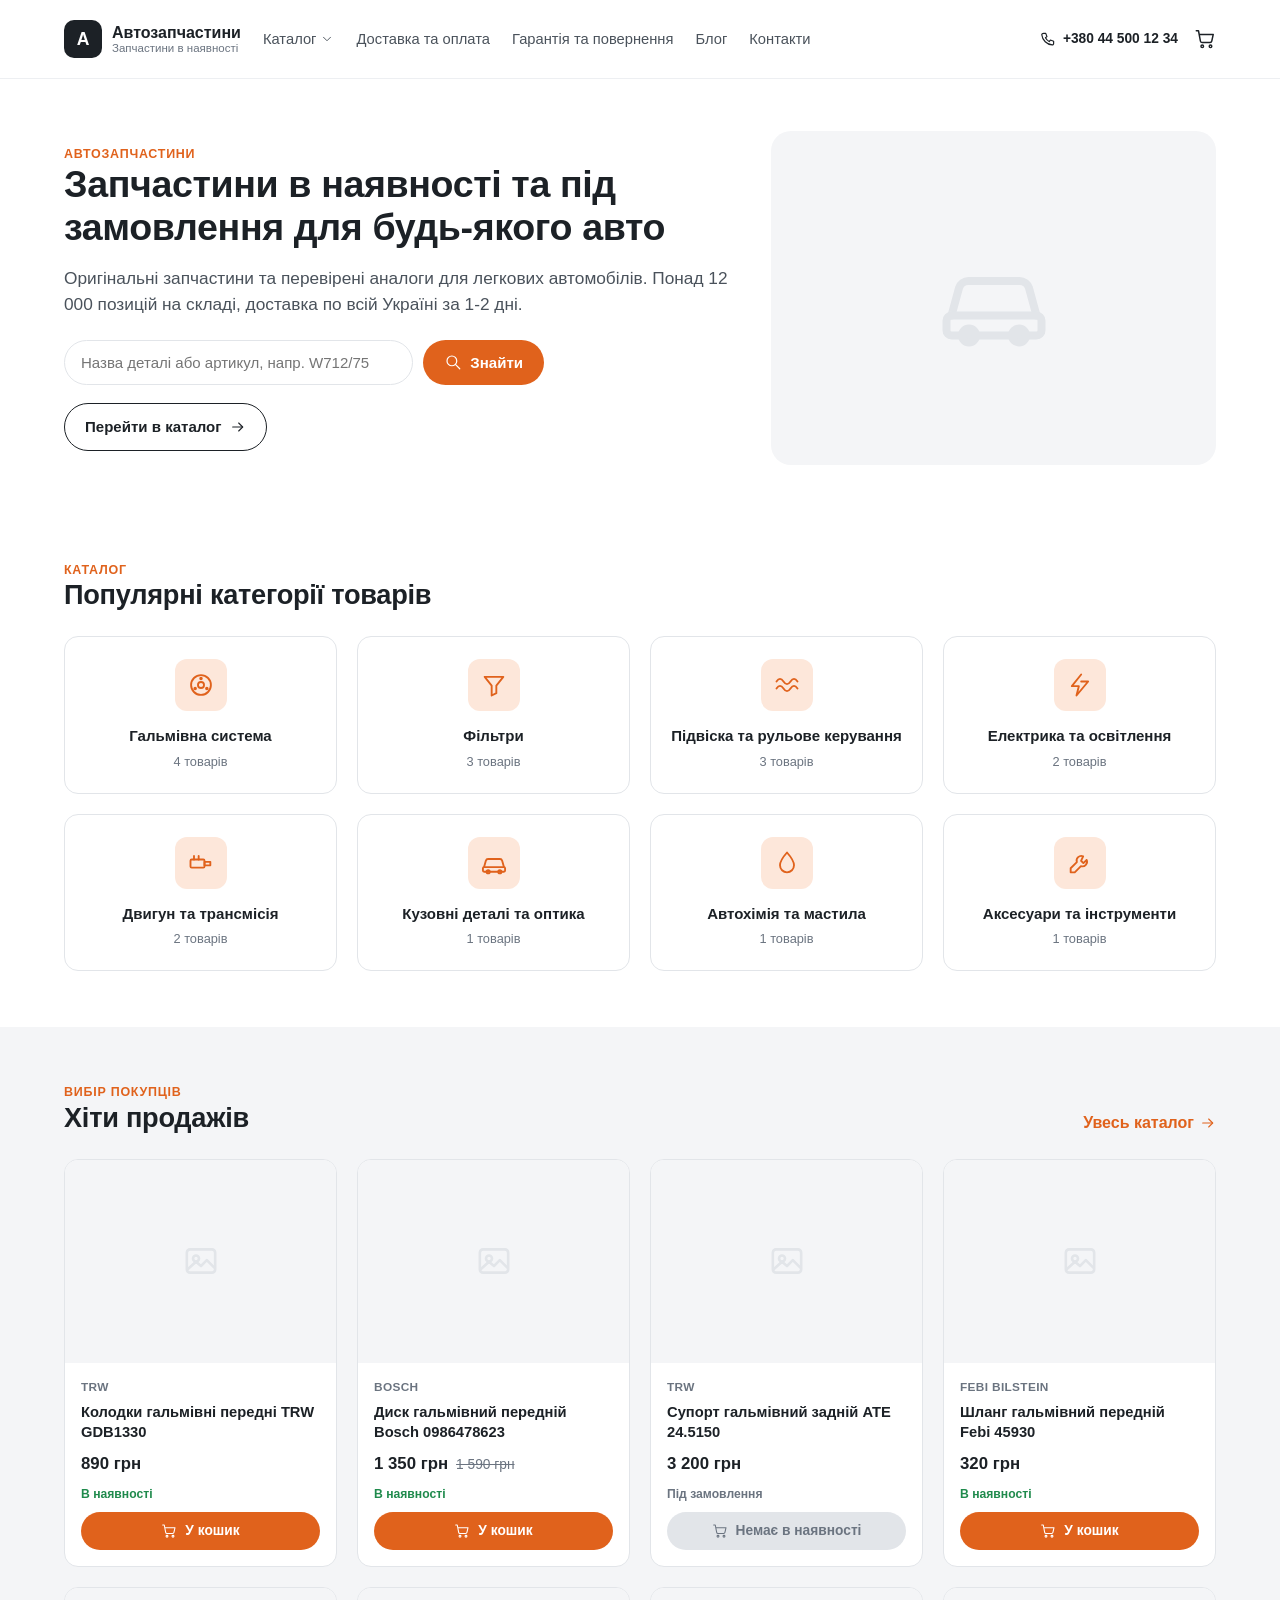
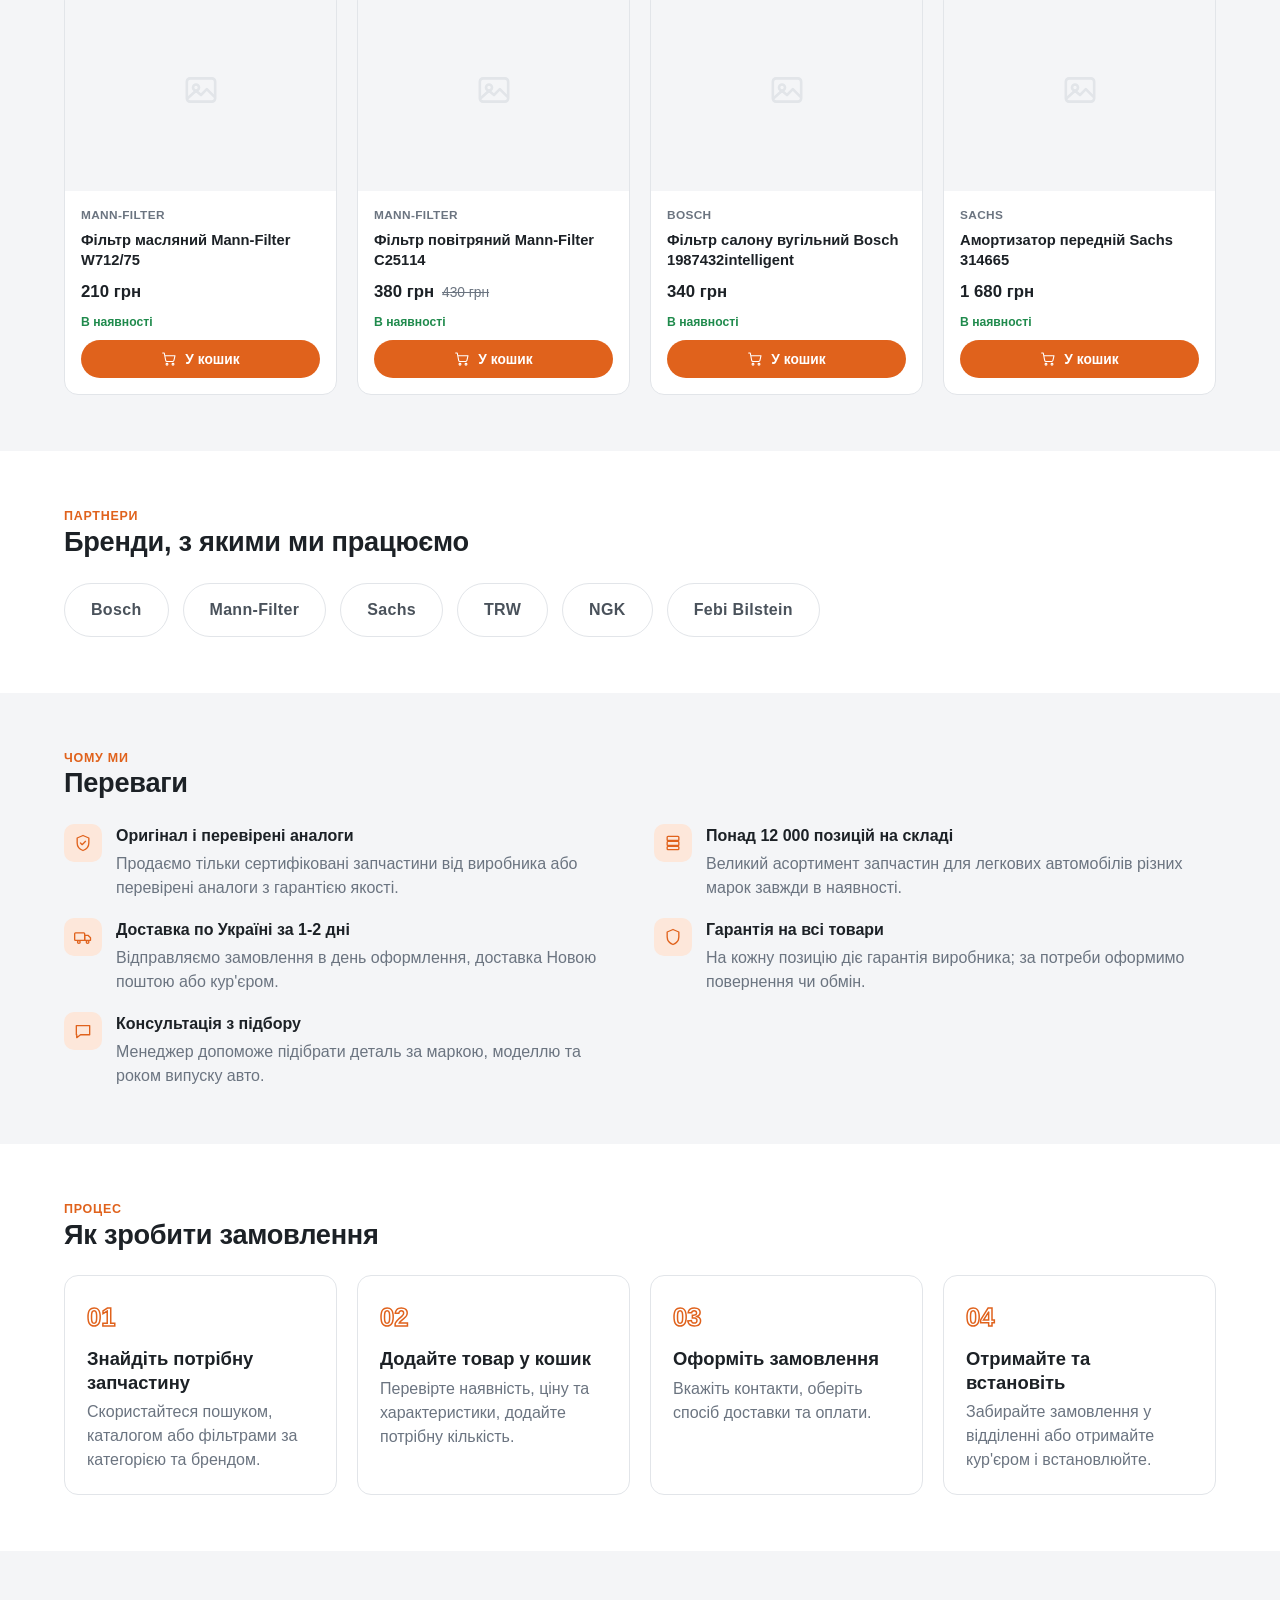
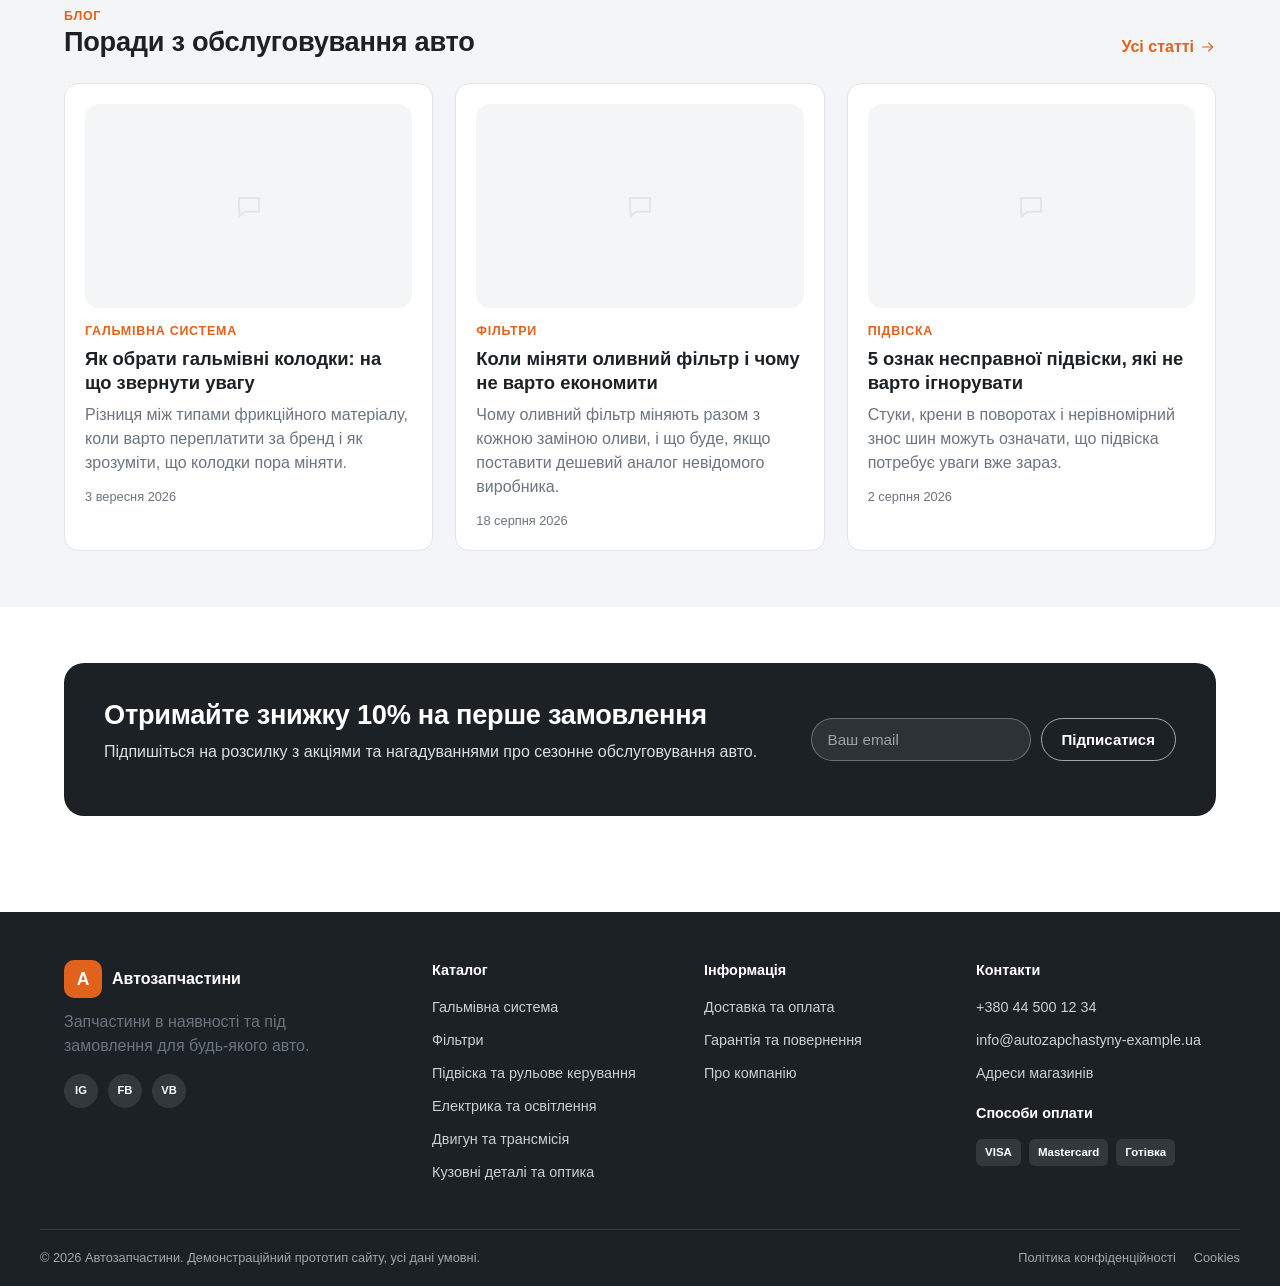
==== index.html @ dd3bf220 "Автозапчастини — інтерактивний прототип інтернет-магазину" ====
<!DOCTYPE html>
<html lang="uk">
<head>
<meta charset="UTF-8">
<meta name="viewport" content="width=device-width, initial-scale=1.0">
<title>Автозапчастини — Запчастини в наявності та під замовлення для будь-якого авто</title>
<meta name="description" content="Запчастини в наявності та під замовлення для будь-якого авто">
<link rel="stylesheet" href="assets/css/style.css">
</head>
<body>
<header class="site-header">
  <div class="container header-row">
    <button type="button" class="mobile-menu-toggle" id="mobile-menu-toggle" aria-label="Меню"><svg width="22" height="22" viewBox="0 0 24 24" fill="none" stroke="currentColor" stroke-width="1.6" stroke-linecap="round" stroke-linejoin="round"><line x1="4" y1="7" x2="20" y2="7"/><line x1="4" y1="12" x2="20" y2="12"/><line x1="4" y1="17" x2="20" y2="17"/></svg></button>
    <a class="brand" href="index.html">
      <span class="brand-mark">А</span>
      <span class="brand-text">
        <span class="brand-name">Автозапчастини</span>
        <span class="brand-desc">Запчастини в наявності</span>
      </span>
    </a>
    <nav class="main-nav" aria-label="Основна навігація">
      <div class="nav-item has-mega">
        <a href="catalog.html" class="">Каталог <svg width="14" height="14" viewBox="0 0 24 24" fill="none" stroke="currentColor" stroke-width="1.6" stroke-linecap="round" stroke-linejoin="round" class="nav-caret"><polyline points="6,9 12,15 18,9"/></svg></a>
        <div class="mega-menu"><a href="catalog.html?category=brakes">Гальмівна система</a><a href="catalog.html?category=filters">Фільтри</a><a href="catalog.html?category=suspension">Підвіска та рульове керування</a><a href="catalog.html?category=electric">Електрика та освітлення</a><a href="catalog.html?category=engine">Двигун та трансмісія</a><a href="catalog.html?category=body">Кузовні деталі та оптика</a><a href="catalog.html?category=chemistry">Автохімія та мастила</a><a href="catalog.html?category=accessories">Аксесуари та інструменти</a></div>
      </div>
      <a href="delivery.html" class="">Доставка та оплата</a><a href="warranty.html" class="">Гарантія та повернення</a><a href="blog.html" class="">Блог</a><a href="contacts.html" class="">Контакти</a>
    </nav>
    <div class="header-actions">
      <a class="header-phone" href="tel:+380445001234"><svg width="18" height="18" viewBox="0 0 24 24" fill="none" stroke="currentColor" stroke-width="1.6" stroke-linecap="round" stroke-linejoin="round"><path d="M6 4.5h3l1.6 4.3-2 1.6a12 12 0 0 0 5 5l1.6-2 4.3 1.6v3c0 1-.9 1.9-1.9 1.8C10.6 19.6 4.4 13.4 3.7 6.4 3.6 5.4 5 4.5 6 4.5z"/></svg><span>+380 44 500 12 34</span></a>
      <a class="header-cart" href="cart.html" aria-label="Кошик">
        <svg width="22" height="22" viewBox="0 0 24 24" fill="none" stroke="currentColor" stroke-width="1.6" stroke-linecap="round" stroke-linejoin="round"><circle cx="9" cy="20" r="1.4"/><circle cx="18" cy="20" r="1.4"/><path d="M2.5 3h2.4l2.1 11.2a2 2 0 0 0 2 1.6h8.4a2 2 0 0 0 2-1.6L21 7H6"/></svg><span class="cart-badge" id="cart-badge" hidden>0</span>
      </a>
    </div>
  </div>
  <div class="mobile-nav" id="mobile-nav">
    <a href="catalog.html">Каталог</a>
    <a href="delivery.html" class="">Доставка та оплата</a><a href="warranty.html" class="">Гарантія та повернення</a><a href="blog.html" class="">Блог</a><a href="contacts.html" class="">Контакти</a>
    <a href="tel:+380445001234" class="mobile-nav-phone"><svg width="18" height="18" viewBox="0 0 24 24" fill="none" stroke="currentColor" stroke-width="1.6" stroke-linecap="round" stroke-linejoin="round"><path d="M6 4.5h3l1.6 4.3-2 1.6a12 12 0 0 0 5 5l1.6-2 4.3 1.6v3c0 1-.9 1.9-1.9 1.8C10.6 19.6 4.4 13.4 3.7 6.4 3.6 5.4 5 4.5 6 4.5z"/></svg> +380 44 500 12 34</a>
  </div>
</header>
<main id="main">

<section class="hero container">
  <div class="hero-split">
    <div>
      <div class="eyebrow">Автозапчастини</div>
      <h1 class="h1">Запчастини в наявності та під замовлення для будь-якого авто</h1>
      <p class="lede" style="margin-top:16px">Оригінальні запчастини та перевірені аналоги для
        легкових автомобілів. Понад 12 000 позицій на складі, доставка по всій Україні за 1-2 дні.</p>
      <form class="hero-search" id="hero-search-form" role="search">
        <input type="search" id="hero-search-input" placeholder="Назва деталі або артикул, напр. W712/75" aria-label="Пошук запчастини">
        <button type="submit" class="btn btn-primary"><svg width="18" height="18" viewBox="0 0 24 24" fill="none" stroke="currentColor" stroke-width="1.6" stroke-linecap="round" stroke-linejoin="round"><circle cx="10.5" cy="10.5" r="6.5"/><line x1="15.5" y1="15.5" x2="21" y2="21"/></svg> Знайти</button>
      </form>
      <div class="hero-cta-row" style="margin-top:18px">
        <a class="btn btn-outline" href="catalog.html">Перейти в каталог <svg width="16" height="16" viewBox="0 0 24 24" fill="none" stroke="currentColor" stroke-width="1.6" stroke-linecap="round" stroke-linejoin="round"><line x1="4" y1="12" x2="19" y2="12"/><polyline points="13,6 19,12 13,18"/></svg></a>
      </div>
    </div>
    <div class="hero-figure"><svg width="120" height="120" viewBox="0 0 24 24" fill="none" stroke="currentColor" stroke-width="1.6" stroke-linecap="round" stroke-linejoin="round"><path d="M3.5 15.5l1.5-5.5a2 2 0 0 1 1.9-1.4h10.2a2 2 0 0 1 1.9 1.4l1.5 5.5"/><rect x="2.5" y="15.5" width="19" height="4" rx="1"/><circle cx="7" cy="19.5" r="1.4"/><circle cx="17" cy="19.5" r="1.4"/></svg></div>
  </div>
</section>

<section class="section">
  <div class="container">
    <div class="head-row"><div><div class="eyebrow">Каталог</div><h2 class="h2">Популярні категорії товарів</h2></div></div>
    <div class="grid-4 cat-grid"><a class="cat-card" href="catalog.html?category=brakes">
  <div class="cat-icon"><svg width="28" height="28" viewBox="0 0 24 24" fill="none" stroke="currentColor" stroke-width="1.6" stroke-linecap="round" stroke-linejoin="round"><circle cx="12" cy="12" r="8.5"/><circle cx="12" cy="12" r="2.6"/><circle cx="12" cy="6.5" r="0.7" fill="currentColor"/><circle cx="17" cy="15" r="0.7" fill="currentColor"/><circle cx="7" cy="15" r="0.7" fill="currentColor"/></svg></div>
  <div class="cat-name">Гальмівна система</div>
  <div class="cat-count">4 товарів</div>
</a><a class="cat-card" href="catalog.html?category=filters">
  <div class="cat-icon"><svg width="28" height="28" viewBox="0 0 24 24" fill="none" stroke="currentColor" stroke-width="1.6" stroke-linecap="round" stroke-linejoin="round"><path d="M4 5h16l-6 7.5V19l-4 2v-8.5z"/></svg></div>
  <div class="cat-name">Фільтри</div>
  <div class="cat-count">3 товарів</div>
</a><a class="cat-card" href="catalog.html?category=suspension">
  <div class="cat-icon"><svg width="28" height="28" viewBox="0 0 24 24" fill="none" stroke="currentColor" stroke-width="1.6" stroke-linecap="round" stroke-linejoin="round"><path d="M3 15c2-3 4-3 6 0s4 3 6 0 4-3 6 0"/><path d="M3 9c2-3 4-3 6 0s4 3 6 0 4-3 6 0"/></svg></div>
  <div class="cat-name">Підвіска та рульове керування</div>
  <div class="cat-count">3 товарів</div>
</a><a class="cat-card" href="catalog.html?category=electric">
  <div class="cat-icon"><svg width="28" height="28" viewBox="0 0 24 24" fill="none" stroke="currentColor" stroke-width="1.6" stroke-linecap="round" stroke-linejoin="round"><polyline points="13,3 5,13 11,13 9,21 19,9 13,9"/></svg></div>
  <div class="cat-name">Електрика та освітлення</div>
  <div class="cat-count">2 товарів</div>
</a><a class="cat-card" href="catalog.html?category=engine">
  <div class="cat-icon"><svg width="28" height="28" viewBox="0 0 24 24" fill="none" stroke="currentColor" stroke-width="1.6" stroke-linecap="round" stroke-linejoin="round"><rect x="3" y="9" width="12" height="7" rx="1"/><rect x="15" y="11" width="5" height="3"/><line x1="6" y1="9" x2="6" y2="6"/><line x1="10" y1="9" x2="10" y2="6"/></svg></div>
  <div class="cat-name">Двигун та трансмісія</div>
  <div class="cat-count">2 товарів</div>
</a><a class="cat-card" href="catalog.html?category=body">
  <div class="cat-icon"><svg width="28" height="28" viewBox="0 0 24 24" fill="none" stroke="currentColor" stroke-width="1.6" stroke-linecap="round" stroke-linejoin="round"><path d="M3.5 15.5l1.5-5.5a2 2 0 0 1 1.9-1.4h10.2a2 2 0 0 1 1.9 1.4l1.5 5.5"/><rect x="2.5" y="15.5" width="19" height="4" rx="1"/><circle cx="7" cy="19.5" r="1.4"/><circle cx="17" cy="19.5" r="1.4"/></svg></div>
  <div class="cat-name">Кузовні деталі та оптика</div>
  <div class="cat-count">1 товарів</div>
</a><a class="cat-card" href="catalog.html?category=chemistry">
  <div class="cat-icon"><svg width="28" height="28" viewBox="0 0 24 24" fill="none" stroke="currentColor" stroke-width="1.6" stroke-linecap="round" stroke-linejoin="round"><path d="M12 3c4 4.5 6 8 6 11a6 6 0 1 1-12 0c0-3 2-6.5 6-11z"/></svg></div>
  <div class="cat-name">Автохімія та мастила</div>
  <div class="cat-count">1 товарів</div>
</a><a class="cat-card" href="catalog.html?category=accessories">
  <div class="cat-icon"><svg width="28" height="28" viewBox="0 0 24 24" fill="none" stroke="currentColor" stroke-width="1.6" stroke-linecap="round" stroke-linejoin="round"><path d="M14.7 6.3a4 4 0 0 0-5.4 4.9L4 16.5V20h3.5l5.3-5.3a4 4 0 0 0 4.9-5.4l-2.8 2.8-2-2z"/></svg></div>
  <div class="cat-name">Аксесуари та інструменти</div>
  <div class="cat-count">1 товарів</div>
</a></div>
  </div>
</section>

<section class="section section-tint">
  <div class="container">
    <div class="head-row"><div><div class="eyebrow">Вибір покупців</div><h2 class="h2">Хіти продажів</h2></div>
    <a class="link-arrow" href="catalog.html">Увесь каталог <svg width="16" height="16" viewBox="0 0 24 24" fill="none" stroke="currentColor" stroke-width="1.6" stroke-linecap="round" stroke-linejoin="round"><line x1="4" y1="12" x2="19" y2="12"/><polyline points="13,6 19,12 13,18"/></svg></a></div>
    <div class="grid-4 product-grid"><div class="product-card" data-product-id="brake-pads-trw-front">
  <a href="product.html?id=brake-pads-trw-front" class="product-thumb"><svg width="40" height="40" viewBox="0 0 24 24" fill="none" stroke="currentColor" stroke-width="1.6" stroke-linecap="round" stroke-linejoin="round"><rect x="3.5" y="5" width="17" height="14" rx="2"/><circle cx="9" cy="10.5" r="1.8"/><path d="M4 17l5-4.5 3 2.5 3.5-3.5L20 16"/></svg></a>
  <div class="product-body">
    <div class="product-brand">TRW</div>
    <a href="product.html?id=brake-pads-trw-front" class="product-name">Колодки гальмівні передні TRW GDB1330</a>
    <div class="product-price-row">
      <span class="price-new">890 грн</span>
    </div>
    <span class="stock-badge in">В наявності</span>
    <button type="button" class="btn btn-primary btn-block btn-add-cart" data-product-id="brake-pads-trw-front"
      >
      <svg width="16" height="16" viewBox="0 0 24 24" fill="none" stroke="currentColor" stroke-width="1.6" stroke-linecap="round" stroke-linejoin="round"><circle cx="9" cy="20" r="1.4"/><circle cx="18" cy="20" r="1.4"/><path d="M2.5 3h2.4l2.1 11.2a2 2 0 0 0 2 1.6h8.4a2 2 0 0 0 2-1.6L21 7H6"/></svg> У кошик
    </button>
  </div>
</div><div class="product-card" data-product-id="brake-disc-bosch-front">
  <a href="product.html?id=brake-disc-bosch-front" class="product-thumb"><svg width="40" height="40" viewBox="0 0 24 24" fill="none" stroke="currentColor" stroke-width="1.6" stroke-linecap="round" stroke-linejoin="round"><rect x="3.5" y="5" width="17" height="14" rx="2"/><circle cx="9" cy="10.5" r="1.8"/><path d="M4 17l5-4.5 3 2.5 3.5-3.5L20 16"/></svg></a>
  <div class="product-body">
    <div class="product-brand">Bosch</div>
    <a href="product.html?id=brake-disc-bosch-front" class="product-name">Диск гальмівний передній Bosch 0986478623</a>
    <div class="product-price-row">
      <span class="price-new">1 350 грн</span><span class="price-old">1 590 грн</span>
    </div>
    <span class="stock-badge in">В наявності</span>
    <button type="button" class="btn btn-primary btn-block btn-add-cart" data-product-id="brake-disc-bosch-front"
      >
      <svg width="16" height="16" viewBox="0 0 24 24" fill="none" stroke="currentColor" stroke-width="1.6" stroke-linecap="round" stroke-linejoin="round"><circle cx="9" cy="20" r="1.4"/><circle cx="18" cy="20" r="1.4"/><path d="M2.5 3h2.4l2.1 11.2a2 2 0 0 0 2 1.6h8.4a2 2 0 0 0 2-1.6L21 7H6"/></svg> У кошик
    </button>
  </div>
</div><div class="product-card" data-product-id="brake-caliper-rear">
  <a href="product.html?id=brake-caliper-rear" class="product-thumb"><svg width="40" height="40" viewBox="0 0 24 24" fill="none" stroke="currentColor" stroke-width="1.6" stroke-linecap="round" stroke-linejoin="round"><rect x="3.5" y="5" width="17" height="14" rx="2"/><circle cx="9" cy="10.5" r="1.8"/><path d="M4 17l5-4.5 3 2.5 3.5-3.5L20 16"/></svg></a>
  <div class="product-body">
    <div class="product-brand">TRW</div>
    <a href="product.html?id=brake-caliper-rear" class="product-name">Супорт гальмівний задній ATE 24.5150</a>
    <div class="product-price-row">
      <span class="price-new">3 200 грн</span>
    </div>
    <span class="stock-badge out">Під замовлення</span>
    <button type="button" class="btn btn-primary btn-block btn-add-cart" data-product-id="brake-caliper-rear"
      disabled>
      <svg width="16" height="16" viewBox="0 0 24 24" fill="none" stroke="currentColor" stroke-width="1.6" stroke-linecap="round" stroke-linejoin="round"><circle cx="9" cy="20" r="1.4"/><circle cx="18" cy="20" r="1.4"/><path d="M2.5 3h2.4l2.1 11.2a2 2 0 0 0 2 1.6h8.4a2 2 0 0 0 2-1.6L21 7H6"/></svg> Немає в наявності
    </button>
  </div>
</div><div class="product-card" data-product-id="brake-hose-set">
  <a href="product.html?id=brake-hose-set" class="product-thumb"><svg width="40" height="40" viewBox="0 0 24 24" fill="none" stroke="currentColor" stroke-width="1.6" stroke-linecap="round" stroke-linejoin="round"><rect x="3.5" y="5" width="17" height="14" rx="2"/><circle cx="9" cy="10.5" r="1.8"/><path d="M4 17l5-4.5 3 2.5 3.5-3.5L20 16"/></svg></a>
  <div class="product-body">
    <div class="product-brand">Febi Bilstein</div>
    <a href="product.html?id=brake-hose-set" class="product-name">Шланг гальмівний передній Febi 45930</a>
    <div class="product-price-row">
      <span class="price-new">320 грн</span>
    </div>
    <span class="stock-badge in">В наявності</span>
    <button type="button" class="btn btn-primary btn-block btn-add-cart" data-product-id="brake-hose-set"
      >
      <svg width="16" height="16" viewBox="0 0 24 24" fill="none" stroke="currentColor" stroke-width="1.6" stroke-linecap="round" stroke-linejoin="round"><circle cx="9" cy="20" r="1.4"/><circle cx="18" cy="20" r="1.4"/><path d="M2.5 3h2.4l2.1 11.2a2 2 0 0 0 2 1.6h8.4a2 2 0 0 0 2-1.6L21 7H6"/></svg> У кошик
    </button>
  </div>
</div><div class="product-card" data-product-id="oil-filter-mann">
  <a href="product.html?id=oil-filter-mann" class="product-thumb"><svg width="40" height="40" viewBox="0 0 24 24" fill="none" stroke="currentColor" stroke-width="1.6" stroke-linecap="round" stroke-linejoin="round"><rect x="3.5" y="5" width="17" height="14" rx="2"/><circle cx="9" cy="10.5" r="1.8"/><path d="M4 17l5-4.5 3 2.5 3.5-3.5L20 16"/></svg></a>
  <div class="product-body">
    <div class="product-brand">Mann-Filter</div>
    <a href="product.html?id=oil-filter-mann" class="product-name">Фільтр масляний Mann-Filter W712/75</a>
    <div class="product-price-row">
      <span class="price-new">210 грн</span>
    </div>
    <span class="stock-badge in">В наявності</span>
    <button type="button" class="btn btn-primary btn-block btn-add-cart" data-product-id="oil-filter-mann"
      >
      <svg width="16" height="16" viewBox="0 0 24 24" fill="none" stroke="currentColor" stroke-width="1.6" stroke-linecap="round" stroke-linejoin="round"><circle cx="9" cy="20" r="1.4"/><circle cx="18" cy="20" r="1.4"/><path d="M2.5 3h2.4l2.1 11.2a2 2 0 0 0 2 1.6h8.4a2 2 0 0 0 2-1.6L21 7H6"/></svg> У кошик
    </button>
  </div>
</div><div class="product-card" data-product-id="air-filter-mann">
  <a href="product.html?id=air-filter-mann" class="product-thumb"><svg width="40" height="40" viewBox="0 0 24 24" fill="none" stroke="currentColor" stroke-width="1.6" stroke-linecap="round" stroke-linejoin="round"><rect x="3.5" y="5" width="17" height="14" rx="2"/><circle cx="9" cy="10.5" r="1.8"/><path d="M4 17l5-4.5 3 2.5 3.5-3.5L20 16"/></svg></a>
  <div class="product-body">
    <div class="product-brand">Mann-Filter</div>
    <a href="product.html?id=air-filter-mann" class="product-name">Фільтр повітряний Mann-Filter C25114</a>
    <div class="product-price-row">
      <span class="price-new">380 грн</span><span class="price-old">430 грн</span>
    </div>
    <span class="stock-badge in">В наявності</span>
    <button type="button" class="btn btn-primary btn-block btn-add-cart" data-product-id="air-filter-mann"
      >
      <svg width="16" height="16" viewBox="0 0 24 24" fill="none" stroke="currentColor" stroke-width="1.6" stroke-linecap="round" stroke-linejoin="round"><circle cx="9" cy="20" r="1.4"/><circle cx="18" cy="20" r="1.4"/><path d="M2.5 3h2.4l2.1 11.2a2 2 0 0 0 2 1.6h8.4a2 2 0 0 0 2-1.6L21 7H6"/></svg> У кошик
    </button>
  </div>
</div><div class="product-card" data-product-id="cabin-filter-carbon">
  <a href="product.html?id=cabin-filter-carbon" class="product-thumb"><svg width="40" height="40" viewBox="0 0 24 24" fill="none" stroke="currentColor" stroke-width="1.6" stroke-linecap="round" stroke-linejoin="round"><rect x="3.5" y="5" width="17" height="14" rx="2"/><circle cx="9" cy="10.5" r="1.8"/><path d="M4 17l5-4.5 3 2.5 3.5-3.5L20 16"/></svg></a>
  <div class="product-body">
    <div class="product-brand">Bosch</div>
    <a href="product.html?id=cabin-filter-carbon" class="product-name">Фільтр салону вугільний Bosch 1987432intelligent</a>
    <div class="product-price-row">
      <span class="price-new">340 грн</span>
    </div>
    <span class="stock-badge in">В наявності</span>
    <button type="button" class="btn btn-primary btn-block btn-add-cart" data-product-id="cabin-filter-carbon"
      >
      <svg width="16" height="16" viewBox="0 0 24 24" fill="none" stroke="currentColor" stroke-width="1.6" stroke-linecap="round" stroke-linejoin="round"><circle cx="9" cy="20" r="1.4"/><circle cx="18" cy="20" r="1.4"/><path d="M2.5 3h2.4l2.1 11.2a2 2 0 0 0 2 1.6h8.4a2 2 0 0 0 2-1.6L21 7H6"/></svg> У кошик
    </button>
  </div>
</div><div class="product-card" data-product-id="shock-absorber-sachs">
  <a href="product.html?id=shock-absorber-sachs" class="product-thumb"><svg width="40" height="40" viewBox="0 0 24 24" fill="none" stroke="currentColor" stroke-width="1.6" stroke-linecap="round" stroke-linejoin="round"><rect x="3.5" y="5" width="17" height="14" rx="2"/><circle cx="9" cy="10.5" r="1.8"/><path d="M4 17l5-4.5 3 2.5 3.5-3.5L20 16"/></svg></a>
  <div class="product-body">
    <div class="product-brand">Sachs</div>
    <a href="product.html?id=shock-absorber-sachs" class="product-name">Амортизатор передній Sachs 314665</a>
    <div class="product-price-row">
      <span class="price-new">1 680 грн</span>
    </div>
    <span class="stock-badge in">В наявності</span>
    <button type="button" class="btn btn-primary btn-block btn-add-cart" data-product-id="shock-absorber-sachs"
      >
      <svg width="16" height="16" viewBox="0 0 24 24" fill="none" stroke="currentColor" stroke-width="1.6" stroke-linecap="round" stroke-linejoin="round"><circle cx="9" cy="20" r="1.4"/><circle cx="18" cy="20" r="1.4"/><path d="M2.5 3h2.4l2.1 11.2a2 2 0 0 0 2 1.6h8.4a2 2 0 0 0 2-1.6L21 7H6"/></svg> У кошик
    </button>
  </div>
</div></div>
  </div>
</section>

<section class="section">
  <div class="container">
    <div class="head-row"><div><div class="eyebrow">Партнери</div><h2 class="h2">Бренди, з якими ми працюємо</h2></div></div>
    <div class="brand-row"><div class="brand-chip">Bosch</div><div class="brand-chip">Mann-Filter</div><div class="brand-chip">Sachs</div><div class="brand-chip">TRW</div><div class="brand-chip">NGK</div><div class="brand-chip">Febi Bilstein</div></div>
  </div>
</section>

<section class="section section-tint">
  <div class="container">
    <div class="head-row"><div><div class="eyebrow">Чому ми</div><h2 class="h2">Переваги</h2></div></div>
    <div class="feature-list"><div class="feature-item">
      <div class="fi-icon"><svg width="20" height="20" viewBox="0 0 24 24" fill="none" stroke="currentColor" stroke-width="1.6" stroke-linecap="round" stroke-linejoin="round"><path d="M12 3l7 3v6c0 4.5-3 7.5-7 9-4-1.5-7-4.5-7-9V6l7-3z"/><polyline points="9,12 11,14 15,10"/></svg></div>
      <div><div class="fi-title">Оригінал і перевірені аналоги</div><div class="muted">Продаємо тільки сертифіковані запчастини від виробника або перевірені аналоги з гарантією якості.</div></div>
    </div><div class="feature-item">
      <div class="fi-icon"><svg width="20" height="20" viewBox="0 0 24 24" fill="none" stroke="currentColor" stroke-width="1.6" stroke-linecap="round" stroke-linejoin="round"><rect x="5" y="4" width="14" height="5" rx="1"/><rect x="5" y="10" width="14" height="5" rx="1"/><rect x="5" y="16" width="14" height="4" rx="1"/></svg></div>
      <div><div class="fi-title">Понад 12 000 позицій на складі</div><div class="muted">Великий асортимент запчастин для легкових автомобілів різних марок завжди в наявності.</div></div>
    </div><div class="feature-item">
      <div class="fi-icon"><svg width="20" height="20" viewBox="0 0 24 24" fill="none" stroke="currentColor" stroke-width="1.6" stroke-linecap="round" stroke-linejoin="round"><rect x="2" y="7" width="12" height="9" rx="1"/><path d="M14 10h4l3 3v3h-7z"/><circle cx="7" cy="18" r="1.6"/><circle cx="17.5" cy="18" r="1.6"/></svg></div>
      <div><div class="fi-title">Доставка по Україні за 1-2 дні</div><div class="muted">Відправляємо замовлення в день оформлення, доставка Новою поштою або кур'єром.</div></div>
    </div><div class="feature-item">
      <div class="fi-icon"><svg width="20" height="20" viewBox="0 0 24 24" fill="none" stroke="currentColor" stroke-width="1.6" stroke-linecap="round" stroke-linejoin="round"><path d="M12 3l7 3v6c0 4.5-3 7.5-7 9-4-1.5-7-4.5-7-9V6l7-3z"/></svg></div>
      <div><div class="fi-title">Гарантія на всі товари</div><div class="muted">На кожну позицію діє гарантія виробника; за потреби оформимо повернення чи обмін.</div></div>
    </div><div class="feature-item">
      <div class="fi-icon"><svg width="20" height="20" viewBox="0 0 24 24" fill="none" stroke="currentColor" stroke-width="1.6" stroke-linecap="round" stroke-linejoin="round"><path d="M4 5.5h16v11H9l-4.5 3.5v-3.5H4v-11z"/></svg></div>
      <div><div class="fi-title">Консультація з підбору</div><div class="muted">Менеджер допоможе підібрати деталь за маркою, моделлю та роком випуску авто.</div></div>
    </div></div>
  </div>
</section>

<section class="section">
  <div class="container">
    <div class="head-row"><div><div class="eyebrow">Процес</div><h2 class="h2">Як зробити замовлення</h2></div></div>
    <div class="grid-4 steps-grid"><div class="step-card">
      <div class="step-num">01</div>
      <div class="h3" style="margin-top:10px">Знайдіть потрібну запчастину</div>
      <p class="muted" style="margin-top:6px">Скористайтеся пошуком, каталогом або фільтрами за категорією та брендом.</p>
    </div><div class="step-card">
      <div class="step-num">02</div>
      <div class="h3" style="margin-top:10px">Додайте товар у кошик</div>
      <p class="muted" style="margin-top:6px">Перевірте наявність, ціну та характеристики, додайте потрібну кількість.</p>
    </div><div class="step-card">
      <div class="step-num">03</div>
      <div class="h3" style="margin-top:10px">Оформіть замовлення</div>
      <p class="muted" style="margin-top:6px">Вкажіть контакти, оберіть спосіб доставки та оплати.</p>
    </div><div class="step-card">
      <div class="step-num">04</div>
      <div class="h3" style="margin-top:10px">Отримайте та встановіть</div>
      <p class="muted" style="margin-top:6px">Забирайте замовлення у відділенні або отримайте кур'єром і встановлюйте.</p>
    </div></div>
  </div>
</section>

<section class="section section-tint">
  <div class="container">
    <div class="head-row"><div><div class="eyebrow">Блог</div><h2 class="h2">Поради з обслуговування авто</h2></div>
    <a class="link-arrow" href="blog.html">Усі статті <svg width="16" height="16" viewBox="0 0 24 24" fill="none" stroke="currentColor" stroke-width="1.6" stroke-linecap="round" stroke-linejoin="round"><line x1="4" y1="12" x2="19" y2="12"/><polyline points="13,6 19,12 13,18"/></svg></a></div>
    <div class="grid-3"><a class="card article-card" href="blog/how-to-choose-brake-pads.html">
  <div class="article-thumb"><svg width="30" height="30" viewBox="0 0 24 24" fill="none" stroke="currentColor" stroke-width="1.6" stroke-linecap="round" stroke-linejoin="round"><path d="M4 5.5h16v11H9l-4.5 3.5v-3.5H4v-11z"/></svg></div>
  <div class="eyebrow">Гальмівна система</div>
  <h3 class="h3" style="margin-top:6px">Як обрати гальмівні колодки: на що звернути увагу</h3>
  <p class="muted" style="margin-top:8px">Різниця між типами фрикційного матеріалу, коли варто переплатити за бренд і як зрозуміти, що колодки пора міняти.</p>
  <div class="article-meta">3 вересня 2026</div>
</a><a class="card article-card" href="blog/when-to-change-oil-filter.html">
  <div class="article-thumb"><svg width="30" height="30" viewBox="0 0 24 24" fill="none" stroke="currentColor" stroke-width="1.6" stroke-linecap="round" stroke-linejoin="round"><path d="M4 5.5h16v11H9l-4.5 3.5v-3.5H4v-11z"/></svg></div>
  <div class="eyebrow">Фільтри</div>
  <h3 class="h3" style="margin-top:6px">Коли міняти оливний фільтр і чому не варто економити</h3>
  <p class="muted" style="margin-top:8px">Чому оливний фільтр міняють разом з кожною заміною оливи, і що буде, якщо поставити дешевий аналог невідомого виробника.</p>
  <div class="article-meta">18 серпня 2026</div>
</a><a class="card article-card" href="blog/signs-of-bad-suspension.html">
  <div class="article-thumb"><svg width="30" height="30" viewBox="0 0 24 24" fill="none" stroke="currentColor" stroke-width="1.6" stroke-linecap="round" stroke-linejoin="round"><path d="M4 5.5h16v11H9l-4.5 3.5v-3.5H4v-11z"/></svg></div>
  <div class="eyebrow">Підвіска</div>
  <h3 class="h3" style="margin-top:6px">5 ознак несправної підвіски, які не варто ігнорувати</h3>
  <p class="muted" style="margin-top:8px">Стуки, крени в поворотах і нерівномірний знос шин можуть означати, що підвіска потребує уваги вже зараз.</p>
  <div class="article-meta">2 серпня 2026</div>
</a></div>
  </div>
</section>

<section class="section">
  <div class="container">
    <div class="cta-band">
      <div>
        <h2 class="h2">Отримайте знижку 10% на перше замовлення</h2>
        <p style="color:rgba(255,255,255,0.85);margin-top:8px">Підпишіться на розсилку з акціями та нагадуваннями про сезонне обслуговування авто.</p>
      </div>
      <form class="subscribe-form" id="subscribe-form">
        <input type="email" placeholder="Ваш email" required aria-label="Email">
        <button type="submit" class="btn btn-outline-light">Підписатися</button>
      </form>
    </div>
    <div class="form-success" id="subscribe-success" hidden>
      <div class="fs-icon"><svg width="22" height="22" viewBox="0 0 24 24" fill="none" stroke="currentColor" stroke-width="1.6" stroke-linecap="round" stroke-linejoin="round"><polyline points="5,13 10,18 19,7"/></svg></div>
      <div><div class="fs-title">Дякуємо за підписку!</div><div class="muted">Промокод на знижку 10% надішлемо на вашу пошту протягом кількох хвилин.</div></div>
    </div>
  </div>
</section>

</main>
<footer class="site-footer">
  <div class="container footer-grid">
    <div class="footer-col footer-brand">
      <a class="brand" href="index.html">
        <span class="brand-mark">А</span>
        <span class="brand-text"><span class="brand-name">Автозапчастини</span></span>
      </a>
      <p class="muted" style="margin-top:12px;max-width:260px">Запчастини в наявності та під замовлення для будь-якого авто.</p>
      <div class="social-row">
        <a href="#" aria-label="Instagram" class="social-icon">IG</a>
        <a href="#" aria-label="Facebook" class="social-icon">FB</a>
        <a href="#" aria-label="Viber" class="social-icon">VB</a>
      </div>
    </div>
    <div class="footer-col">
      <div class="footer-title">Каталог</div>
      <ul><li><a href="catalog.html?category=brakes">Гальмівна система</a></li><li><a href="catalog.html?category=filters">Фільтри</a></li><li><a href="catalog.html?category=suspension">Підвіска та рульове керування</a></li><li><a href="catalog.html?category=electric">Електрика та освітлення</a></li><li><a href="catalog.html?category=engine">Двигун та трансмісія</a></li><li><a href="catalog.html?category=body">Кузовні деталі та оптика</a></li></ul>
    </div>
    <div class="footer-col">
      <div class="footer-title">Інформація</div>
      <ul><li><a href="delivery.html">Доставка та оплата</a></li><li><a href="warranty.html">Гарантія та повернення</a></li><li><a href="about.html">Про компанію</a></li></ul>
    </div>
    <div class="footer-col">
      <div class="footer-title">Контакти</div>
      <ul>
        <li><a href="tel:+380445001234">+380 44 500 12 34</a></li>
        <li><a href="mailto:info@autozapchastyny-example.ua">info@autozapchastyny-example.ua</a></li>
        <li><a href="contacts.html">Адреси магазинів</a></li>
      </ul>
      <div class="footer-title" style="margin-top:18px">Способи оплати</div>
      <div class="payment-icons">
        <span class="pay-chip">VISA</span><span class="pay-chip">Mastercard</span><span class="pay-chip">Готівка</span>
      </div>
    </div>
  </div>
  <div class="container footer-bottom">
    <span>&copy; 2026 Автозапчастини. Демонстраційний прототип сайту, усі дані умовні.</span>
    <div class="footer-legal">
      <a href="privacy.html">Політика конфіденційності</a>
      <a href="cookie.html">Cookies</a>
    </div>
  </div>
</footer>
<script src="assets/js/products-data.js"></script>
<script src="assets/js/main.js"></script>
</body>
</html>
---- assets/css/style.css ----
/* ==========================================================================
   Автозапчастини — прототип. Design tokens
   ========================================================================== */
:root{
  --ink:#1c2126; --ink-soft:#4a525b; --muted:#6b7480;
  --paper:#ffffff; --paper-2:#f4f5f7; --line:#e2e5e9; --line-soft:#edeff2;
  --accent:#e0621c; --accent-dark:#b94e14; --accent-tint:#fde7da;
  --ok:#1f8a4c; --ok-tint:#e5f6ec; --danger:#c62828;
  --radius-s:8px; --radius-m:14px; --radius-l:20px;
  --shadow-s:0 1px 2px rgba(20,20,20,0.06), 0 1px 1px rgba(20,20,20,0.04);
  --shadow-m:0 8px 24px rgba(20,20,20,0.08);
  --font: -apple-system, BlinkMacSystemFont, "Segoe UI", Roboto, Helvetica, Arial, sans-serif;
}

*{ box-sizing:border-box; }
html{ scroll-behavior:smooth; }
body{
  margin:0; font-family:var(--font); color:var(--ink); background:var(--paper);
  -webkit-font-smoothing:antialiased; line-height:1.5;
}
img{ max-width:100%; display:block; }
a{ color:inherit; text-decoration:none; }
ul{ margin:0; padding:0; list-style:none; }
button{ font-family:inherit; cursor:pointer; }
input, select, textarea{ font-family:inherit; font-size:0.95rem; }

.container{ max-width:1200px; margin:0 auto; padding:0 24px; }
h1,.h1{ font-weight:700; font-size:2.35rem; line-height:1.15; margin:0; letter-spacing:-0.01em; }
h2,.h2{ font-weight:700; font-size:1.7rem; line-height:1.2; margin:0; letter-spacing:-0.01em; }
h3,.h3{ font-weight:600; font-size:1.15rem; line-height:1.3; margin:0; }
.lede{ font-size:1.08rem; color:var(--ink-soft); margin:0; }
.muted{ color:var(--muted); margin:0; }
.eyebrow{ font-size:0.78rem; font-weight:700; letter-spacing:0.06em; text-transform:uppercase; color:var(--accent); }

.section{ padding:56px 0; }
.section-tight{ padding:32px 0 0; }
.section-tint{ background:var(--paper-2); }

.head-row{ display:flex; align-items:flex-end; justify-content:space-between; gap:16px; margin-bottom:24px; flex-wrap:wrap; }
.link-arrow{ display:inline-flex; align-items:center; gap:6px; font-weight:600; color:var(--accent); white-space:nowrap; }
.link-arrow:hover{ color:var(--accent-dark); }

/* buttons */
.btn{
  display:inline-flex; align-items:center; justify-content:center; gap:8px;
  padding:12px 20px; border-radius:999px; font-weight:600; font-size:0.94rem;
  border:1px solid transparent; cursor:pointer; transition:all .15s ease; white-space:nowrap;
}
.btn-primary{ background:var(--accent); color:#fff; }
.btn-primary:hover{ background:var(--accent-dark); }
.btn-primary:disabled{ background:var(--line); color:var(--muted); cursor:not-allowed; }
.btn-outline{ background:transparent; border-color:var(--ink); color:var(--ink); }
.btn-outline:hover{ background:var(--ink); color:#fff; }
.btn-outline-light{ background:transparent; border-color:rgba(255,255,255,0.6); color:#fff; }
.btn-outline-light:hover{ background:#fff; color:var(--ink); }
.btn-ghost{ background:var(--paper-2); color:var(--ink); }
.btn-ghost:hover{ background:var(--line-soft); }
.btn-block{ width:100%; }

/* ---------------------------------------------------------------------- */
/* Header                                                                  */
/* ---------------------------------------------------------------------- */
.site-header{ position:sticky; top:0; z-index:60; background:rgba(255,255,255,0.96); backdrop-filter:saturate(180%) blur(8px); border-bottom:1px solid var(--line-soft); }
.header-row{ display:flex; align-items:center; gap:22px; height:78px; }
.brand{ display:flex; align-items:center; gap:10px; flex-shrink:0; }
.brand-mark{ width:38px; height:38px; border-radius:10px; background:var(--ink); color:#fff; display:flex; align-items:center; justify-content:center; font-weight:700; font-size:1.1rem; flex-shrink:0; }
.brand-text{ display:flex; flex-direction:column; line-height:1.2; min-width:0; }
.brand-name{ font-weight:700; font-size:1rem; white-space:nowrap; }
.brand-desc{ font-size:0.72rem; color:var(--muted); white-space:nowrap; }
.main-nav{ display:flex; align-items:center; gap:22px; flex:1; min-width:0; }
.main-nav > a{ font-size:0.92rem; font-weight:500; color:var(--ink-soft); white-space:nowrap; }
.main-nav > a:hover, .main-nav > a.active{ color:var(--ink); }
.nav-item{ position:relative; }
.nav-item > a{ display:flex; align-items:center; gap:4px; font-size:0.92rem; font-weight:500; color:var(--ink-soft); }
.nav-item > a:hover, .nav-item > a.active{ color:var(--ink); }
.nav-caret{ transition:transform .15s ease; }
.nav-item:hover .nav-caret{ transform:rotate(180deg); }
.mega-menu{
  position:absolute; top:100%; left:0; background:#fff; border:1px solid var(--line);
  border-radius:var(--radius-m); box-shadow:var(--shadow-m); padding:10px; min-width:260px;
  display:grid; opacity:0; visibility:hidden; transform:translateY(6px); transition:all .15s ease;
}
.nav-item:hover .mega-menu{ opacity:1; visibility:visible; transform:translateY(0); }
.mega-menu a{ padding:9px 12px; border-radius:var(--radius-s); font-size:0.9rem; }
.mega-menu a:hover{ background:var(--paper-2); color:var(--accent); }
.header-actions{ display:flex; align-items:center; gap:16px; margin-left:auto; flex-shrink:0; }
.header-phone{ display:flex; align-items:center; gap:6px; font-weight:600; font-size:0.86rem; white-space:nowrap; }
.header-phone:hover{ color:var(--accent); }
.header-cart{ position:relative; display:flex; align-items:center; }
.cart-badge{
  position:absolute; top:-7px; right:-9px; background:var(--accent); color:#fff; font-size:0.68rem;
  font-weight:700; min-width:17px; height:17px; border-radius:999px; display:flex; align-items:center; justify-content:center; padding:0 4px;
}
.mobile-menu-toggle{ display:none; background:none; border:none; padding:6px; color:var(--ink); }
.mobile-nav{ display:none; flex-direction:column; padding:8px 24px 16px; border-top:1px solid var(--line-soft); }
.mobile-nav a{ padding:11px 0; font-weight:500; color:var(--ink-soft); border-bottom:1px solid var(--line-soft); }
.mobile-nav-phone{ display:flex; align-items:center; gap:8px; font-weight:600; color:var(--accent) !important; border-bottom:none !important; }
.site-header.mobile-open .mobile-nav{ display:flex; }

@media (max-width:1024px){
  .main-nav{ display:none; }
  .mobile-menu-toggle{ display:flex; }
  .header-phone span{ display:none; }
}

/* ---------------------------------------------------------------------- */
/* Footer                                                                  */
/* ---------------------------------------------------------------------- */
.site-footer{ background:var(--ink); color:rgba(255,255,255,0.82); padding:48px 0 0; margin-top:40px; }
.footer-grid{ display:grid; grid-template-columns:1.4fr 1fr 1fr 1fr; gap:32px; padding-bottom:36px; }
.footer-title{ font-weight:700; color:#fff; font-size:0.9rem; margin-bottom:14px; }
.footer-col ul li{ margin-bottom:9px; }
.footer-col ul a{ color:rgba(255,255,255,0.78); font-size:0.9rem; }
.footer-col ul a:hover{ color:#fff; }
.footer-brand .brand-mark{ background:var(--accent); }
.footer-brand .brand-name{ color:#fff; }
.social-row{ display:flex; gap:10px; margin-top:16px; }
.social-icon{ width:34px; height:34px; border-radius:50%; background:rgba(255,255,255,0.1); display:flex; align-items:center; justify-content:center; font-size:0.7rem; font-weight:700; color:#fff; }
.social-icon:hover{ background:var(--accent); }
.payment-icons{ display:flex; gap:8px; flex-wrap:wrap; }
.pay-chip{ font-size:0.72rem; font-weight:700; padding:5px 9px; border-radius:6px; background:rgba(255,255,255,0.1); color:#fff; }
.footer-bottom{
  display:flex; justify-content:space-between; align-items:center; gap:16px; flex-wrap:wrap;
  padding:18px 0; border-top:1px solid rgba(255,255,255,0.12); font-size:0.8rem; color:rgba(255,255,255,0.6);
}
.footer-legal{ display:flex; gap:18px; }
.footer-legal a:hover{ color:#fff; }
@media (max-width:900px){ .footer-grid{ grid-template-columns:1fr 1fr; } }
@media (max-width:480px){ .footer-grid{ grid-template-columns:1fr; } }

/* ---------------------------------------------------------------------- */
/* Hero                                                                    */
/* ---------------------------------------------------------------------- */
.hero{ padding:52px 24px 40px; }
.hero-split{ display:grid; grid-template-columns:1.2fr 0.8fr; gap:40px; align-items:center; }
.hero-figure{ background:var(--paper-2); border-radius:var(--radius-l); aspect-ratio:4/3; display:flex; align-items:center; justify-content:center; color:var(--line); }
.hero-search{ display:flex; gap:10px; margin-top:22px; max-width:480px; }
.hero-search input{ flex:1; min-width:0; padding:13px 16px; border-radius:999px; border:1px solid var(--line); font-size:0.94rem; }
.hero-search input:focus{ outline:none; border-color:var(--accent); }
.hero-cta-row{ display:flex; gap:12px; flex-wrap:wrap; }
@media (max-width:900px){ .hero-split{ grid-template-columns:1fr; } .hero-figure{ order:-1; aspect-ratio:16/9; } }

/* ---------------------------------------------------------------------- */
/* Grids & cards                                                          */
/* ---------------------------------------------------------------------- */
.grid-3{ display:grid; grid-template-columns:repeat(3,1fr); gap:22px; }
.grid-4{ display:grid; grid-template-columns:repeat(4,1fr); gap:20px; }
.grid-3 > *, .grid-4 > *{ min-width:0; }
.hero-split > *{ min-width:0; }
@media (max-width:1024px){ .grid-3{ grid-template-columns:repeat(2,1fr); } .grid-4{ grid-template-columns:repeat(2,1fr); } }
@media (max-width:560px){ .grid-3{ grid-template-columns:1fr; } .grid-4{ grid-template-columns:1fr 1fr; } }

.card{ background:#fff; border:1px solid var(--line); border-radius:var(--radius-m); padding:20px; }

.cat-card{ background:#fff; border:1px solid var(--line); border-radius:var(--radius-m); padding:22px 18px; text-align:center; transition:all .15s ease; }
.cat-card:hover{ border-color:var(--accent); box-shadow:var(--shadow-s); transform:translateY(-2px); }
.cat-icon{ width:52px; height:52px; border-radius:12px; background:var(--accent-tint); color:var(--accent); display:flex; align-items:center; justify-content:center; margin:0 auto 14px; }
.cat-name{ font-weight:600; font-size:0.94rem; }
.cat-count{ color:var(--muted); font-size:0.8rem; margin-top:4px; }

.product-grid{ align-items:stretch; }
.product-card{ background:#fff; border:1px solid var(--line); border-radius:var(--radius-m); overflow:hidden; display:flex; flex-direction:column; transition:box-shadow .15s ease; }
.product-card:hover{ box-shadow:var(--shadow-s); }
.product-thumb{ aspect-ratio:4/3; background:var(--paper-2); display:flex; align-items:center; justify-content:center; color:var(--line); }
.product-body{ padding:16px; display:flex; flex-direction:column; gap:6px; flex:1; }
.product-brand{ font-size:0.74rem; font-weight:700; color:var(--muted); text-transform:uppercase; letter-spacing:0.03em; }
.product-name{ font-weight:600; font-size:0.92rem; line-height:1.35; min-height:2.6em; }
.product-name:hover{ color:var(--accent); }
.product-price-row{ display:flex; align-items:baseline; gap:8px; margin-top:2px; }
.price-new{ font-weight:700; font-size:1.05rem; }
.price-old{ text-decoration:line-through; color:var(--muted); font-size:0.86rem; }
.stock-badge{ font-size:0.76rem; font-weight:600; padding:3px 0; }
.stock-badge.in{ color:var(--ok); }
.stock-badge.out{ color:var(--muted); }
.btn-add-cart{ margin-top:auto; font-size:0.86rem; padding:10px 14px; }

.brand-row{ display:flex; flex-wrap:wrap; gap:14px; }
.brand-chip{ padding:14px 26px; border:1px solid var(--line); border-radius:999px; font-weight:700; letter-spacing:0.02em; color:var(--ink-soft); }

.feature-list{ display:grid; grid-template-columns:1fr 1fr; gap:18px 28px; }
.feature-item{ display:flex; gap:14px; align-items:flex-start; }
.fi-icon{ width:38px; height:38px; border-radius:10px; background:var(--accent-tint); color:var(--accent); flex-shrink:0; display:flex; align-items:center; justify-content:center; }
.fi-title{ font-weight:600; margin-bottom:4px; }
@media (max-width:768px){ .feature-list{ grid-template-columns:1fr; } }

.steps-grid{ position:relative; }
.step-card{ background:#fff; border:1px solid var(--line); border-radius:var(--radius-m); padding:22px; }
.step-num{ font-size:1.6rem; font-weight:800; color:var(--accent-tint); -webkit-text-stroke:1.5px var(--accent); color:transparent; }

.article-card{ display:block; text-decoration:none; }
.article-thumb{ aspect-ratio:16/10; background:var(--paper-2); border-radius:var(--radius-m); display:flex; align-items:center; justify-content:center; color:var(--line); margin-bottom:14px; }
.article-meta{ color:var(--muted); font-size:0.8rem; margin-top:12px; }

.cta-band{
  background:var(--ink); color:#fff; border-radius:var(--radius-l); padding:36px 40px;
  display:flex; align-items:center; justify-content:space-between; gap:24px; flex-wrap:wrap;
}
.subscribe-form{ display:flex; gap:10px; }
.subscribe-form input{ flex:1; min-width:0; padding:12px 16px; border-radius:999px; border:1px solid rgba(255,255,255,0.3); background:rgba(255,255,255,0.08); color:#fff; width:220px; }
.subscribe-form input::placeholder{ color:rgba(255,255,255,0.55); }
@media (max-width:700px){ .cta-band{ flex-direction:column; align-items:stretch; text-align:left; } .subscribe-form{ flex-direction:column; } }

.smart-bar{ display:grid; grid-template-columns:repeat(4,1fr); gap:20px; padding:28px 24px; border-top:1px solid var(--line-soft); border-bottom:1px solid var(--line-soft); margin-top:28px; }
.sb-item{ text-align:center; }
.sb-num{ font-size:1.7rem; font-weight:800; color:var(--accent); }
.sb-label{ color:var(--muted); font-size:0.86rem; margin-top:2px; }
@media (max-width:700px){ .smart-bar{ grid-template-columns:1fr 1fr; } }

.info-card{ background:#fff; border:1px solid var(--line); border-radius:var(--radius-m); padding:22px; }
.split{ display:grid; grid-template-columns:1fr 1fr; gap:36px; align-items:start; }
.text-list li{ position:relative; padding-left:20px; margin-bottom:12px; color:var(--muted); }
.text-list li::before{ content:""; position:absolute; left:0; top:9px; width:6px; height:6px; border-radius:50%; background:var(--accent); }
@media (max-width:768px){ .split{ grid-template-columns:1fr; } }

/* breadcrumbs */
.breadcrumbs{ font-size:0.82rem; color:var(--muted); margin-bottom:14px; display:block; }
.breadcrumbs a{ color:var(--muted); }
.breadcrumbs a:hover{ color:var(--accent); }
.bc-sep{ margin:0 8px; }

/* ---------------------------------------------------------------------- */
/* Catalog                                                                */
/* ---------------------------------------------------------------------- */
.catalog-layout{ display:grid; grid-template-columns:260px 1fr; gap:32px; align-items:start; }
.catalog-filters{ position:sticky; top:96px; background:#fff; border:1px solid var(--line); border-radius:var(--radius-m); padding:20px; }
.filter-search input{ width:100%; padding:10px 14px; border-radius:999px; border:1px solid var(--line); margin-bottom:18px; }
.filter-group{ margin-bottom:20px; }
.filter-title{ font-weight:700; font-size:0.86rem; margin-bottom:10px; }
.filter-check{ display:flex; align-items:center; gap:9px; font-size:0.88rem; color:var(--ink-soft); padding:5px 0; cursor:pointer; }
.price-range-row{ display:flex; gap:8px; }
.price-range-row input{ width:100%; padding:9px 10px; border:1px solid var(--line); border-radius:var(--radius-s); }
.catalog-toolbar{ display:flex; justify-content:space-between; align-items:center; margin-bottom:18px; flex-wrap:wrap; gap:12px; }
.catalog-count{ color:var(--muted); font-size:0.88rem; }
.sort-select{ padding:9px 14px; border-radius:999px; border:1px solid var(--line); background:#fff; }
.catalog-empty{ padding:40px 0; text-align:center; }
.pagination{ display:flex; justify-content:center; gap:8px; margin-top:32px; }
.page-btn{ width:38px; height:38px; border-radius:10px; border:1px solid var(--line); background:#fff; display:flex; align-items:center; justify-content:center; font-weight:600; color:var(--ink-soft); }
.page-btn.active{ background:var(--ink); color:#fff; border-color:var(--ink); }
@media (max-width:900px){ .catalog-layout{ grid-template-columns:1fr; } .catalog-filters{ position:static; } }

/* ---------------------------------------------------------------------- */
/* Product detail                                                        */
/* ---------------------------------------------------------------------- */
.product-detail-grid{ display:grid; grid-template-columns:1fr 1fr; gap:44px; margin-bottom:40px; }
.product-gallery{ display:flex; flex-direction:column; gap:10px; }
.gallery-main{ aspect-ratio:1/1; background:var(--paper-2); border-radius:var(--radius-l); display:flex; align-items:center; justify-content:center; color:var(--line); }
.gallery-thumbs{ display:flex; gap:8px; }
.gallery-thumbs .thumb{ width:64px; height:64px; border-radius:var(--radius-s); background:var(--paper-2); border:1px solid var(--line); display:flex; align-items:center; justify-content:center; color:var(--line); cursor:pointer; }
.gallery-thumbs .thumb.active{ border-color:var(--accent); }
.qty-add-row{ display:flex; gap:14px; align-items:center; flex-wrap:wrap; }
.qty-stepper{ display:flex; align-items:center; border:1px solid var(--line); border-radius:999px; overflow:hidden; }
.qty-stepper input{ width:44px; text-align:center; border:none; padding:10px 0; -moz-appearance:textfield; }
.qty-stepper input::-webkit-outer-spin-button,.qty-stepper input::-webkit-inner-spin-button{ -webkit-appearance:none; margin:0; }
.qty-btn{ width:38px; height:40px; border:none; background:var(--paper-2); display:flex; align-items:center; justify-content:center; color:var(--ink-soft); }
.qty-btn:hover{ background:var(--line-soft); }
.product-tabs{ display:grid; grid-template-columns:1fr 1fr; gap:36px; padding-bottom:8px; }
.spec-table{ width:100%; border-collapse:collapse; margin-top:14px; }
.spec-table tr{ border-bottom:1px solid var(--line-soft); }
.spec-table td{ padding:9px 0; font-size:0.9rem; }
.spec-table td:first-child{ color:var(--muted); width:55%; }
.spec-table td:last-child{ font-weight:600; text-align:right; }
@media (max-width:900px){ .product-detail-grid{ grid-template-columns:1fr; } .product-tabs{ grid-template-columns:1fr; } }

.reviews-grid{ display:grid; grid-template-columns:repeat(2,1fr); gap:18px; }
.review-card{ background:#fff; border:1px solid var(--line); border-radius:var(--radius-m); padding:18px; }
.review-head{ display:flex; align-items:center; gap:12px; }
.review-avatar{ width:38px; height:38px; border-radius:50%; background:var(--accent-tint); color:var(--accent-dark); display:flex; align-items:center; justify-content:center; font-weight:700; }
.review-name{ font-weight:600; font-size:0.9rem; }
.stars{ display:inline-flex; gap:2px; }
.star-on{ color:#e0a91c; }
.star-off{ color:var(--line); }
@media (max-width:700px){ .reviews-grid{ grid-template-columns:1fr; } }

/* ---------------------------------------------------------------------- */
/* Cart & checkout                                                       */
/* ---------------------------------------------------------------------- */
.cart-layout, .checkout-layout{ display:grid; grid-template-columns:1fr 340px; gap:36px; align-items:start; }
.cart-items{ display:flex; flex-direction:column; gap:14px; }
.cart-item{ display:grid; grid-template-columns:74px 1fr auto auto; gap:16px; align-items:center; background:#fff; border:1px solid var(--line); border-radius:var(--radius-m); padding:14px; }
.cart-item-thumb{ width:74px; height:74px; border-radius:var(--radius-s); background:var(--paper-2); display:flex; align-items:center; justify-content:center; color:var(--line); }
.cart-item-name{ font-weight:600; font-size:0.92rem; }
.cart-item-brand{ color:var(--muted); font-size:0.8rem; margin-top:2px; }
.cart-item-remove{ background:none; border:none; color:var(--muted); padding:6px; }
.cart-item-remove:hover{ color:var(--danger); }
.cart-item-price{ font-weight:700; white-space:nowrap; }
.summary-card{ background:#fff; border:1px solid var(--line); border-radius:var(--radius-m); padding:22px; position:sticky; top:96px; }
.summary-row{ display:flex; justify-content:space-between; padding:8px 0; color:var(--ink-soft); font-size:0.92rem; }
.summary-total{ border-top:1px solid var(--line-soft); margin-top:8px; padding-top:14px; font-weight:700; font-size:1.05rem; color:var(--ink); }
.promo-form{ display:flex; gap:8px; margin:14px 0; }
.promo-form input{ flex:1; min-width:0; padding:9px 12px; border:1px solid var(--line); border-radius:var(--radius-s); }
.promo-msg{ font-size:0.84rem; margin-bottom:10px; padding:8px 10px; border-radius:var(--radius-s); }
.promo-msg.ok{ background:var(--ok-tint); color:var(--ok); }
.promo-msg.error{ background:#fdeaea; color:var(--danger); }
.cart-empty{ text-align:center; padding:60px 0; }

.checkout-form{ display:flex; flex-direction:column; gap:22px; }
.form-block label{ display:block; font-size:0.86rem; font-weight:600; margin-bottom:8px; }
.form-row{ display:grid; grid-template-columns:1fr 1fr; gap:12px; margin-bottom:12px; }
.checkout-form input, .checkout-form textarea, .stacked-form input, .stacked-form textarea{
  width:100%; padding:12px 14px; border:1px solid var(--line); border-radius:var(--radius-s); margin-bottom:0;
}
.checkout-form input:focus, .checkout-form textarea:focus, .stacked-form input:focus, .stacked-form textarea:focus{ outline:none; border-color:var(--accent); }
.radio-card-row{ display:flex; flex-direction:column; gap:10px; }
.radio-card{ display:flex; align-items:center; gap:12px; border:1px solid var(--line); border-radius:var(--radius-m); padding:14px 16px; cursor:pointer; font-size:0.92rem; }
.radio-card:has(input:checked){ border-color:var(--accent); background:var(--accent-tint); }
.stacked-form{ display:flex; flex-direction:column; gap:12px; }
.field-error{ border-color:var(--danger) !important; }
.field-error-msg{ color:var(--danger); font-size:0.78rem; margin-top:-6px; }
@media (max-width:900px){ .cart-layout, .checkout-layout{ grid-template-columns:1fr; } .form-row{ grid-template-columns:1fr; } .cart-item{ grid-template-columns:60px 1fr; grid-template-rows:auto auto; } }

/* form success */
.form-success{ display:flex; gap:12px; align-items:flex-start; background:var(--ok-tint); color:var(--ok); border-radius:var(--radius-m); padding:14px 16px; }
.fs-icon{ width:30px; height:30px; border-radius:50%; background:var(--ok); color:#fff; display:flex; align-items:center; justify-content:center; flex-shrink:0; }
.fs-title{ font-weight:700; color:var(--ink); }

/* ---------------------------------------------------------------------- */
/* Contacts                                                                */
/* ---------------------------------------------------------------------- */
.contacts-split{ display:grid; grid-template-columns:1.1fr 0.9fr; gap:36px; align-items:stretch; }
.contact-col{ display:flex; flex-direction:column; gap:18px; }
.stores-list{ display:flex; flex-direction:column; gap:14px; }
.store-card{ background:#fff; border:1px solid var(--line); border-radius:var(--radius-m); padding:18px; }
.store-row{ display:flex; align-items:center; gap:8px; color:var(--ink-soft); font-size:0.9rem; margin-top:8px; }
.map-embed{ flex:1; min-height:220px; border-radius:var(--radius-m); overflow:hidden; border:1px solid var(--line); }
@media (max-width:900px){ .contacts-split{ grid-template-columns:1fr; } }

/* ---------------------------------------------------------------------- */
/* Accordion                                                              */
/* ---------------------------------------------------------------------- */
.accordion-item{ border-bottom:1px solid var(--line-soft); }
.accordion-trigger{
  width:100%; text-align:left; background:none; border:none; padding:16px 0; font-weight:600;
  font-size:0.98rem; display:flex; justify-content:space-between; align-items:center; color:var(--ink);
}
.acc-caret{ transition:transform .15s ease; flex-shrink:0; }
.accordion-item.open .acc-caret{ transform:rotate(180deg); }
.accordion-panel{ max-height:0; overflow:hidden; transition:max-height .2s ease; }
.accordion-item.open .accordion-panel{ max-height:240px; padding-bottom:16px; }

/* ---------------------------------------------------------------------- */
/* Article                                                                */
/* ---------------------------------------------------------------------- */
.article-body p{ color:var(--ink-soft); margin:0 0 16px; font-size:1rem; line-height:1.7; }

/* toast (add to cart feedback) */
.toast{
  position:fixed; left:20px; bottom:20px; z-index:200; background:var(--ink); color:#fff;
  padding:14px 18px; border-radius:var(--radius-m); box-shadow:var(--shadow-m);
  display:flex; align-items:center; gap:10px; font-size:0.9rem; font-weight:600;
  transform:translateY(12px); opacity:0; pointer-events:none; transition:all .2s ease;
}
.toast.show{ transform:translateY(0); opacity:1; }

[hidden]{ display:none !important; }
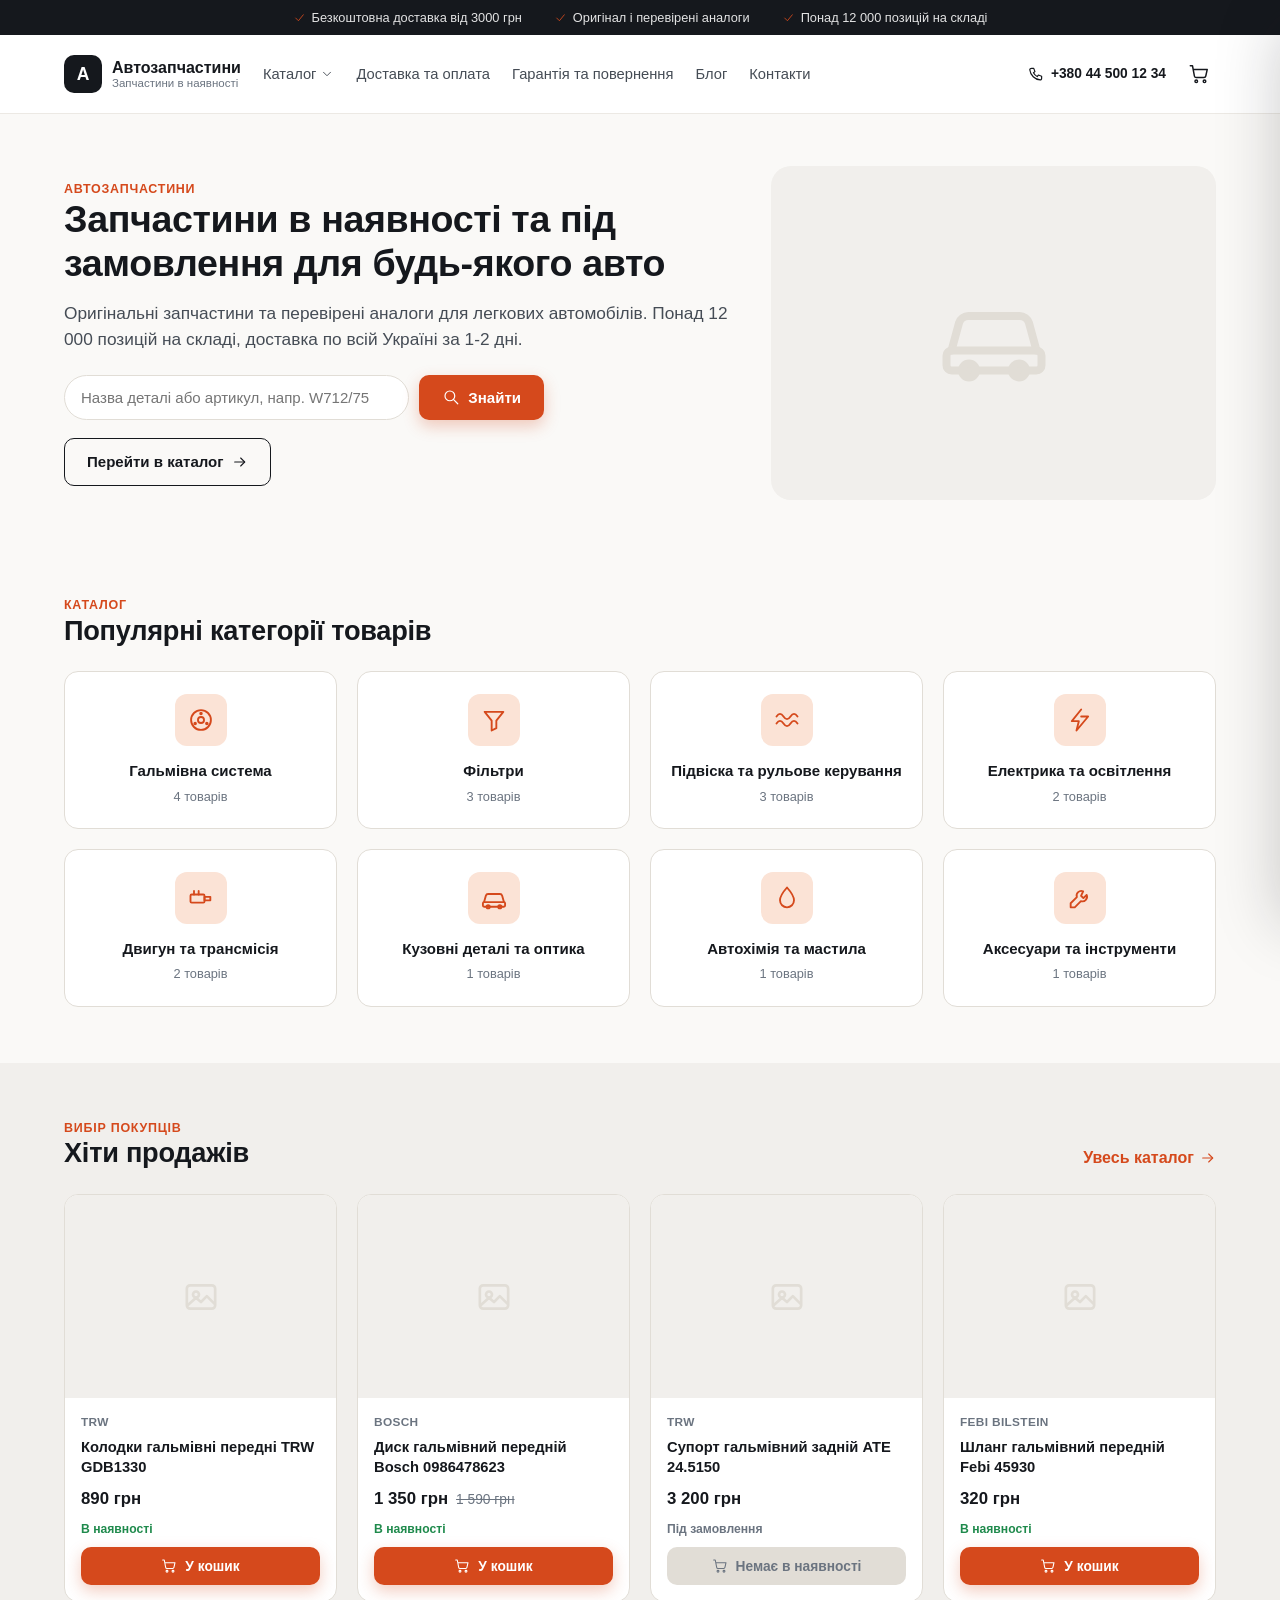
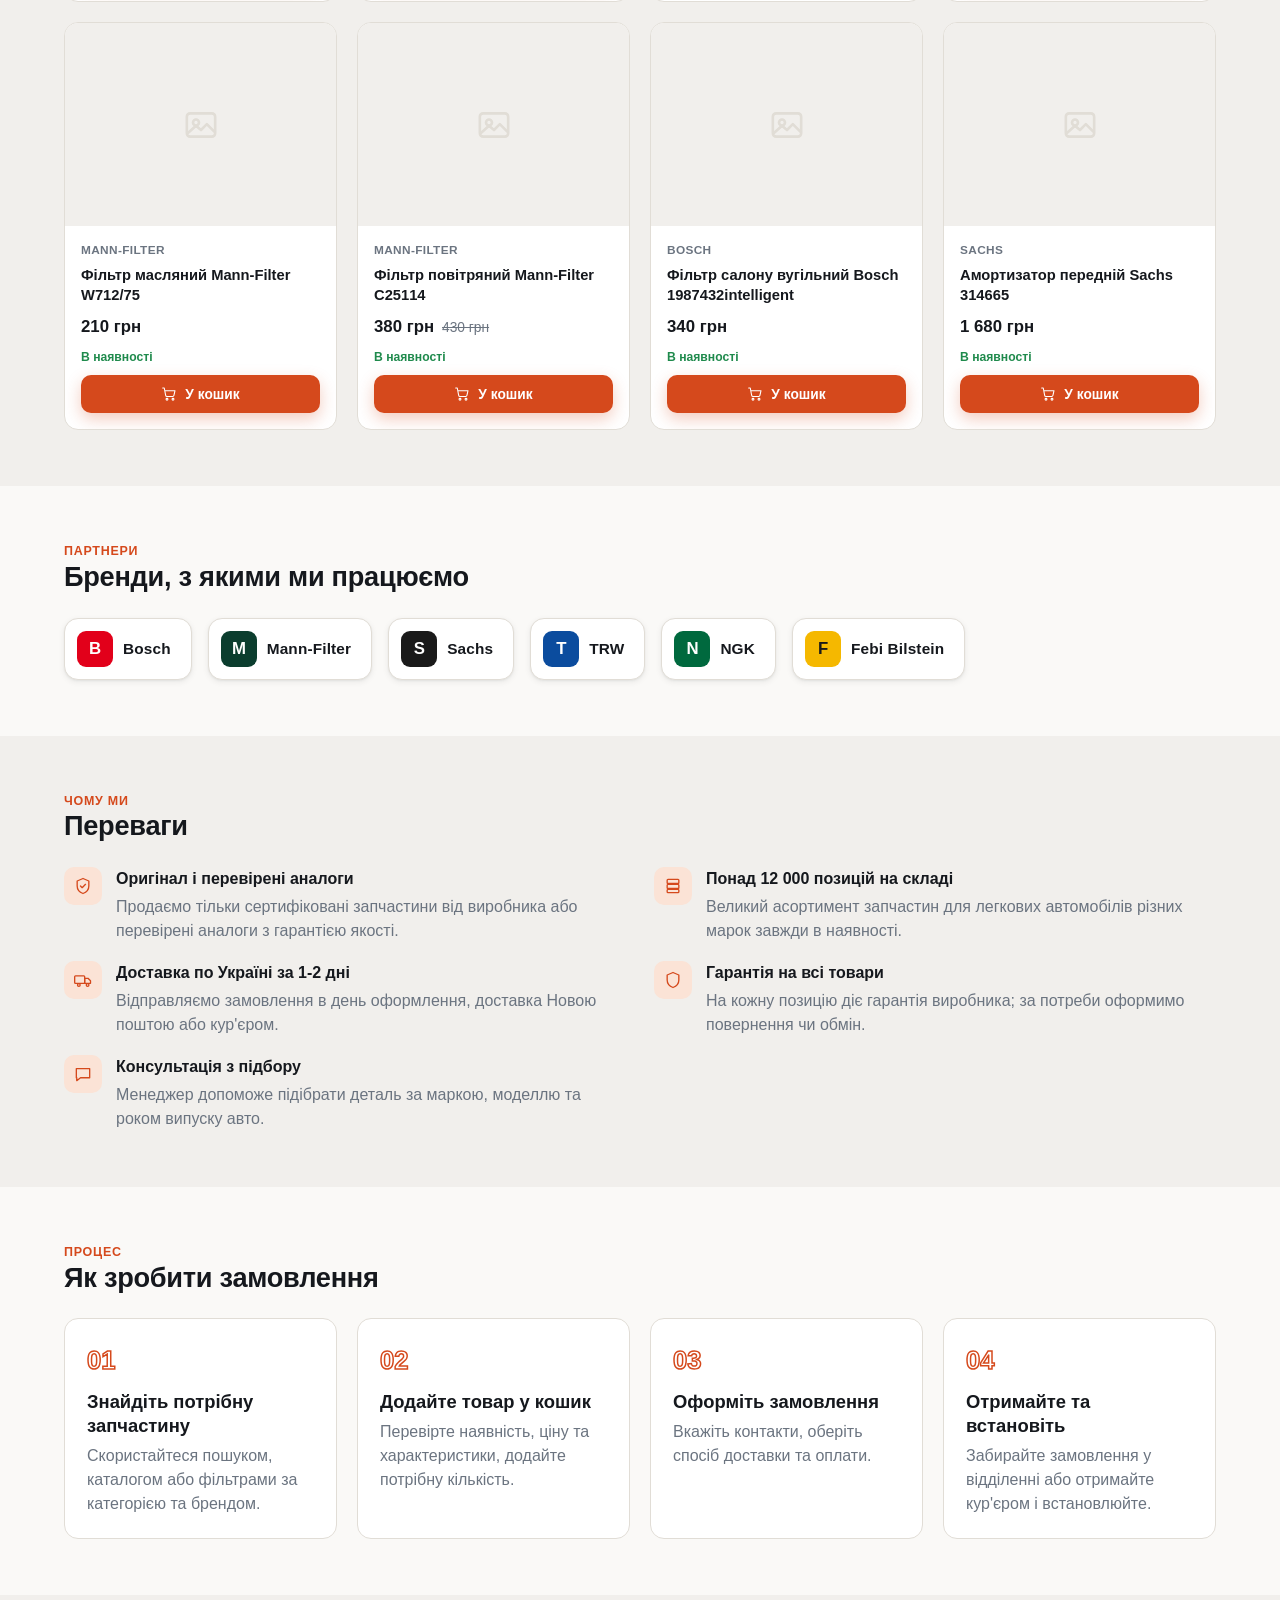
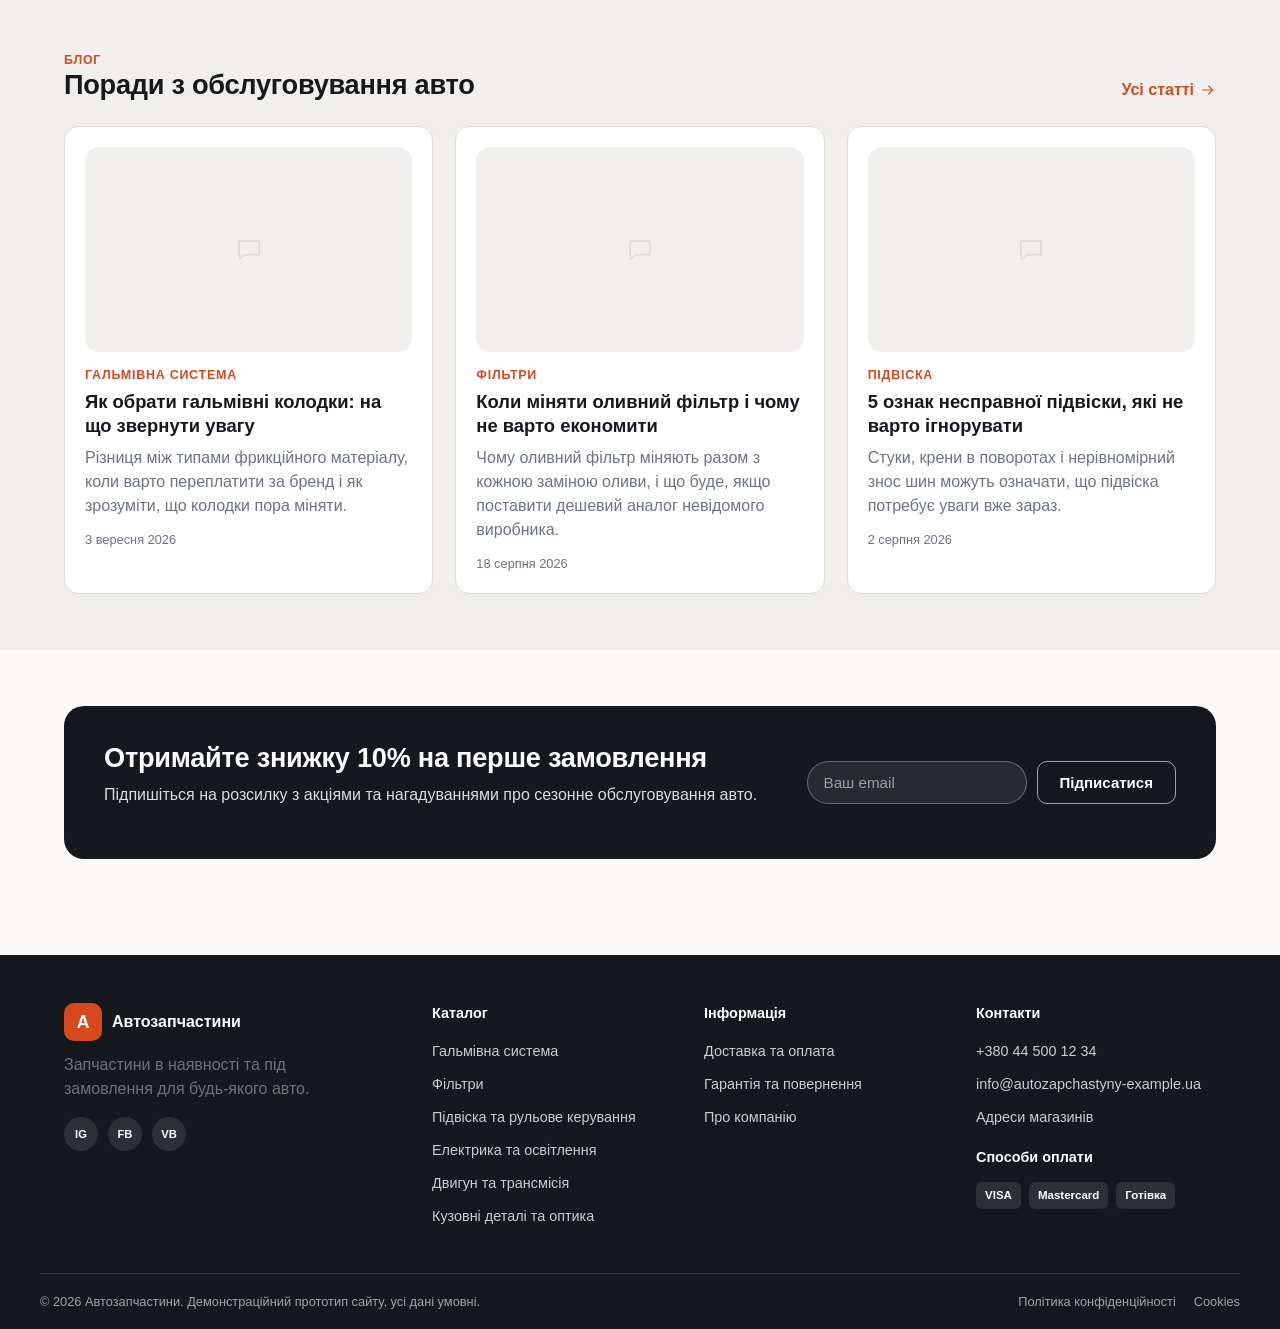
==== commit 5d74c39d: "Редизайн: бічний кошик (drawer), логотипи брендів, покращена візуальна стилістика - Додано бічну вис" ====
--- a/index.html
+++ b/index.html
@@ -7,7 +7,10 @@
 <meta name="description" content="Запчастини в наявності та під замовлення для будь-якого авто">
 <link rel="stylesheet" href="assets/css/style.css">
 </head>
-<body>
+<body data-depth="0">
+<div class="trust-bar">
+  <div class="container trust-bar-row"><span class="trust-item"><svg width="13" height="13" viewBox="0 0 24 24" fill="none" stroke="currentColor" stroke-width="1.6" stroke-linecap="round" stroke-linejoin="round"><polyline points="5,13 10,18 19,7"/></svg>Безкоштовна доставка від 3000 грн</span><span class="trust-item"><svg width="13" height="13" viewBox="0 0 24 24" fill="none" stroke="currentColor" stroke-width="1.6" stroke-linecap="round" stroke-linejoin="round"><polyline points="5,13 10,18 19,7"/></svg>Оригінал і перевірені аналоги</span><span class="trust-item"><svg width="13" height="13" viewBox="0 0 24 24" fill="none" stroke="currentColor" stroke-width="1.6" stroke-linecap="round" stroke-linejoin="round"><polyline points="5,13 10,18 19,7"/></svg>Понад 12 000 позицій на складі</span></div>
+</div>
 <header class="site-header">
   <div class="container header-row">
     <button type="button" class="mobile-menu-toggle" id="mobile-menu-toggle" aria-label="Меню"><svg width="22" height="22" viewBox="0 0 24 24" fill="none" stroke="currentColor" stroke-width="1.6" stroke-linecap="round" stroke-linejoin="round"><line x1="4" y1="7" x2="20" y2="7"/><line x1="4" y1="12" x2="20" y2="12"/><line x1="4" y1="17" x2="20" y2="17"/></svg></button>
@@ -27,9 +30,10 @@
     </nav>
     <div class="header-actions">
       <a class="header-phone" href="tel:+380445001234"><svg width="18" height="18" viewBox="0 0 24 24" fill="none" stroke="currentColor" stroke-width="1.6" stroke-linecap="round" stroke-linejoin="round"><path d="M6 4.5h3l1.6 4.3-2 1.6a12 12 0 0 0 5 5l1.6-2 4.3 1.6v3c0 1-.9 1.9-1.9 1.8C10.6 19.6 4.4 13.4 3.7 6.4 3.6 5.4 5 4.5 6 4.5z"/></svg><span>+380 44 500 12 34</span></a>
-      <a class="header-cart" href="cart.html" aria-label="Кошик">
+      <button type="button" class="header-cart" id="header-cart-btn" aria-label="Кошик"
+        data-cart-href="cart.html" data-checkout-href="checkout.html">
         <svg width="22" height="22" viewBox="0 0 24 24" fill="none" stroke="currentColor" stroke-width="1.6" stroke-linecap="round" stroke-linejoin="round"><circle cx="9" cy="20" r="1.4"/><circle cx="18" cy="20" r="1.4"/><path d="M2.5 3h2.4l2.1 11.2a2 2 0 0 0 2 1.6h8.4a2 2 0 0 0 2-1.6L21 7H6"/></svg><span class="cart-badge" id="cart-badge" hidden>0</span>
-      </a>
+      </button>
     </div>
   </div>
   <div class="mobile-nav" id="mobile-nav">
@@ -221,7 +225,25 @@
 <section class="section">
   <div class="container">
     <div class="head-row"><div><div class="eyebrow">Партнери</div><h2 class="h2">Бренди, з якими ми працюємо</h2></div></div>
-    <div class="brand-row"><div class="brand-chip">Bosch</div><div class="brand-chip">Mann-Filter</div><div class="brand-chip">Sachs</div><div class="brand-chip">TRW</div><div class="brand-chip">NGK</div><div class="brand-chip">Febi Bilstein</div></div>
+    <div class="brand-row brand-badge-row"><a class="brand-badge" href="catalog.html?brand=Bosch" style="--brand-bg:#E2001A;--brand-fg:#ffffff">
+  <span class="brand-badge-mark">B</span>
+  <span class="brand-badge-name">Bosch</span>
+</a><a class="brand-badge" href="catalog.html?brand=Mann-Filter" style="--brand-bg:#0B3D2E;--brand-fg:#ffffff">
+  <span class="brand-badge-mark">M</span>
+  <span class="brand-badge-name">Mann-Filter</span>
+</a><a class="brand-badge" href="catalog.html?brand=Sachs" style="--brand-bg:#1A1A1A;--brand-fg:#ffffff">
+  <span class="brand-badge-mark">S</span>
+  <span class="brand-badge-name">Sachs</span>
+</a><a class="brand-badge" href="catalog.html?brand=TRW" style="--brand-bg:#0B4C9E;--brand-fg:#ffffff">
+  <span class="brand-badge-mark">T</span>
+  <span class="brand-badge-name">TRW</span>
+</a><a class="brand-badge" href="catalog.html?brand=NGK" style="--brand-bg:#00693E;--brand-fg:#ffffff">
+  <span class="brand-badge-mark">N</span>
+  <span class="brand-badge-name">NGK</span>
+</a><a class="brand-badge" href="catalog.html?brand=Febi Bilstein" style="--brand-bg:#F5B800;--brand-fg:#1a1a1a">
+  <span class="brand-badge-mark">F</span>
+  <span class="brand-badge-name">Febi Bilstein</span>
+</a></div>
   </div>
 </section>
 
@@ -359,6 +381,23 @@
     </div>
   </div>
 </footer>
+<div class="cart-drawer-overlay" id="cart-drawer-overlay"></div>
+<aside class="cart-drawer" id="cart-drawer" aria-label="Кошик">
+  <div class="cart-drawer-head">
+    <h2 class="h3">Кошик</h2>
+    <button type="button" class="cart-drawer-close" id="cart-drawer-close" aria-label="Закрити"><svg width="20" height="20" viewBox="0 0 24 24" fill="none" stroke="currentColor" stroke-width="1.6" stroke-linecap="round" stroke-linejoin="round"><line x1="6" y1="6" x2="18" y2="18"/><line x1="18" y1="6" x2="6" y2="18"/></svg></button>
+  </div>
+  <div class="cart-drawer-body" id="cart-drawer-items"></div>
+  <div class="cart-drawer-empty" id="cart-drawer-empty" hidden>
+    <div class="cat-icon" style="width:56px;height:56px;margin:0 auto 14px"><svg width="30" height="30" viewBox="0 0 24 24" fill="none" stroke="currentColor" stroke-width="1.6" stroke-linecap="round" stroke-linejoin="round"><circle cx="9" cy="20" r="1.4"/><circle cx="18" cy="20" r="1.4"/><path d="M2.5 3h2.4l2.1 11.2a2 2 0 0 0 2 1.6h8.4a2 2 0 0 0 2-1.6L21 7H6"/></svg></div>
+    <p class="muted">Кошик поки порожній.</p>
+  </div>
+  <div class="cart-drawer-foot" id="cart-drawer-foot">
+    <div class="summary-row summary-total"><span>Разом</span><span id="cart-drawer-total">0 грн</span></div>
+    <a class="btn btn-outline btn-block" id="cart-drawer-view" href="cart.html">Переглянути кошик</a>
+    <a class="btn btn-primary btn-block" id="cart-drawer-checkout" href="checkout.html">Оформити замовлення <svg width="16" height="16" viewBox="0 0 24 24" fill="none" stroke="currentColor" stroke-width="1.6" stroke-linecap="round" stroke-linejoin="round"><line x1="4" y1="12" x2="19" y2="12"/><polyline points="13,6 19,12 13,18"/></svg></a>
+  </div>
+</aside>
 <script src="assets/js/products-data.js"></script>
 <script src="assets/js/main.js"></script>
 </body>
--- a/assets/css/style.css
+++ b/assets/css/style.css
@@ -2,13 +2,15 @@
    Автозапчастини — прототип. Design tokens
    ========================================================================== */
 :root{
-  --ink:#1c2126; --ink-soft:#4a525b; --muted:#6b7480;
-  --paper:#ffffff; --paper-2:#f4f5f7; --line:#e2e5e9; --line-soft:#edeff2;
-  --accent:#e0621c; --accent-dark:#b94e14; --accent-tint:#fde7da;
+  --ink:#15181d; --ink-soft:#454c55; --muted:#6b7480;
+  --paper:#faf9f7; --paper-2:#f1efec; --line:#e1ddd6; --line-soft:#ece9e4;
+  --accent:#d5491c; --accent-dark:#a83815; --accent-tint:#fbe3d6;
+  --accent-2:#1c3d5a; --accent-2-tint:#e2ebf2;
   --ok:#1f8a4c; --ok-tint:#e5f6ec; --danger:#c62828;
-  --radius-s:8px; --radius-m:14px; --radius-l:20px;
-  --shadow-s:0 1px 2px rgba(20,20,20,0.06), 0 1px 1px rgba(20,20,20,0.04);
-  --shadow-m:0 8px 24px rgba(20,20,20,0.08);
+  --radius-s:8px; --radius-m:14px; --radius-l:20px; --radius-btn:10px;
+  --shadow-s:0 2px 6px rgba(21,24,29,0.07), 0 1px 2px rgba(21,24,29,0.05);
+  --shadow-m:0 14px 34px rgba(21,24,29,0.13), 0 2px 8px rgba(21,24,29,0.06);
+  --shadow-l:0 24px 60px rgba(21,24,29,0.22);
   --font: -apple-system, BlinkMacSystemFont, "Segoe UI", Roboto, Helvetica, Arial, sans-serif;
 }
 
@@ -43,12 +45,12 @@
 /* buttons */
 .btn{
   display:inline-flex; align-items:center; justify-content:center; gap:8px;
-  padding:12px 20px; border-radius:999px; font-weight:600; font-size:0.94rem;
+  padding:12px 22px; border-radius:var(--radius-btn); font-weight:600; font-size:0.94rem;
   border:1px solid transparent; cursor:pointer; transition:all .15s ease; white-space:nowrap;
 }
-.btn-primary{ background:var(--accent); color:#fff; }
-.btn-primary:hover{ background:var(--accent-dark); }
-.btn-primary:disabled{ background:var(--line); color:var(--muted); cursor:not-allowed; }
+.btn-primary{ background:var(--accent); color:#fff; box-shadow:0 6px 16px rgba(213,73,28,0.28); }
+.btn-primary:hover{ background:var(--accent-dark); box-shadow:0 8px 20px rgba(213,73,28,0.34); transform:translateY(-1px); }
+.btn-primary:disabled{ background:var(--line); color:var(--muted); cursor:not-allowed; box-shadow:none; transform:none; }
 .btn-outline{ background:transparent; border-color:var(--ink); color:var(--ink); }
 .btn-outline:hover{ background:var(--ink); color:#fff; }
 .btn-outline-light{ background:transparent; border-color:rgba(255,255,255,0.6); color:#fff; }
@@ -86,10 +88,15 @@
 .header-actions{ display:flex; align-items:center; gap:16px; margin-left:auto; flex-shrink:0; }
 .header-phone{ display:flex; align-items:center; gap:6px; font-weight:600; font-size:0.86rem; white-space:nowrap; }
 .header-phone:hover{ color:var(--accent); }
-.header-cart{ position:relative; display:flex; align-items:center; }
+.header-cart{
+  position:relative; display:flex; align-items:center; background:none; border:none; padding:6px;
+  color:var(--ink); border-radius:var(--radius-s); transition:background .15s ease;
+}
+.header-cart:hover{ background:var(--paper-2); }
 .cart-badge{
-  position:absolute; top:-7px; right:-9px; background:var(--accent); color:#fff; font-size:0.68rem;
+  position:absolute; top:-4px; right:-4px; background:var(--accent); color:#fff; font-size:0.68rem;
   font-weight:700; min-width:17px; height:17px; border-radius:999px; display:flex; align-items:center; justify-content:center; padding:0 4px;
+  box-shadow:0 0 0 2px #fff;
 }
 .mobile-menu-toggle{ display:none; background:none; border:none; padding:6px; color:var(--ink); }
 .mobile-nav{ display:none; flex-direction:column; padding:8px 24px 16px; border-top:1px solid var(--line-soft); }
@@ -97,10 +104,20 @@
 .mobile-nav-phone{ display:flex; align-items:center; gap:8px; font-weight:600; color:var(--accent) !important; border-bottom:none !important; }
 .site-header.mobile-open .mobile-nav{ display:flex; }
 
+/* Trust bar — slim announcement strip above the main header */
+.trust-bar{ background:var(--ink); color:rgba(255,255,255,0.92); }
+.trust-bar-row{ display:flex; align-items:center; justify-content:center; gap:32px; padding:8px 24px; font-size:0.8rem; font-weight:500; flex-wrap:wrap; }
+.trust-item{ display:flex; align-items:center; gap:6px; color:rgba(255,255,255,0.88); }
+.trust-item svg{ color:var(--accent); flex-shrink:0; }
+
 @media (max-width:1024px){
   .main-nav{ display:none; }
   .mobile-menu-toggle{ display:flex; }
   .header-phone span{ display:none; }
+}
+@media (max-width:640px){
+  .trust-bar-row{ gap:14px; justify-content:flex-start; overflow-x:auto; flex-wrap:nowrap; -webkit-overflow-scrolling:touch; }
+  .trust-item{ white-space:nowrap; }
 }
 
 /* ---------------------------------------------------------------------- */
@@ -176,6 +193,22 @@
 
 .brand-row{ display:flex; flex-wrap:wrap; gap:14px; }
 .brand-chip{ padding:14px 26px; border:1px solid var(--line); border-radius:999px; font-weight:700; letter-spacing:0.02em; color:var(--ink-soft); }
+
+/* Brand badges — stylized brand-colored name tiles (not official logo artwork) */
+.brand-badge-row{ gap:16px; }
+.brand-badge{
+  display:flex; align-items:center; gap:10px; padding:12px 20px 12px 12px;
+  background:#fff; border:1px solid var(--line); border-radius:var(--radius-m);
+  box-shadow:var(--shadow-s); transition:all .15s ease;
+}
+.brand-badge:hover{ box-shadow:var(--shadow-m); transform:translateY(-2px); border-color:var(--brand-bg, var(--accent)); }
+.brand-badge-mark{
+  width:36px; height:36px; border-radius:9px; flex-shrink:0;
+  display:flex; align-items:center; justify-content:center;
+  background:var(--brand-bg, var(--ink)); color:var(--brand-fg, #fff);
+  font-weight:800; font-size:1.05rem; letter-spacing:-0.02em;
+}
+.brand-badge-name{ font-weight:700; letter-spacing:0.01em; color:var(--ink); font-size:0.96rem; }
 
 .feature-list{ display:grid; grid-template-columns:1fr 1fr; gap:18px 28px; }
 .feature-item{ display:flex; gap:14px; align-items:flex-start; }
@@ -351,4 +384,35 @@
 }
 .toast.show{ transform:translateY(0); opacity:1; }
 
+/* ---------------------------------------------------------------------- */
+/* Cart drawer (mini-cart flyout)                                          */
+/* ---------------------------------------------------------------------- */
+.cart-drawer-overlay{
+  position:fixed; inset:0; background:rgba(21,24,29,0.5); z-index:210;
+  opacity:0; visibility:hidden; transition:opacity .22s ease, visibility .22s ease;
+}
+.cart-drawer-overlay.show{ opacity:1; visibility:visible; }
+.cart-drawer{
+  position:fixed; top:0; right:0; bottom:0; width:420px; max-width:92vw; background:#fff; z-index:211;
+  display:flex; flex-direction:column; box-shadow:var(--shadow-l);
+  transform:translateX(100%); transition:transform .26s cubic-bezier(.2,.8,.2,1);
+}
+.cart-drawer.open{ transform:translateX(0); }
+.cart-drawer-head{ display:flex; align-items:center; justify-content:space-between; padding:20px 22px; border-bottom:1px solid var(--line-soft); flex-shrink:0; }
+.cart-drawer-close{ background:none; border:none; padding:6px; color:var(--ink-soft); border-radius:var(--radius-s); }
+.cart-drawer-close:hover{ background:var(--paper-2); color:var(--ink); }
+.cart-drawer-body{ flex:1; overflow-y:auto; padding:10px 22px; display:flex; flex-direction:column; gap:14px; }
+.cart-drawer-item{ display:grid; grid-template-columns:52px 1fr auto; gap:12px; align-items:center; padding:10px 0; border-bottom:1px solid var(--line-soft); }
+.cart-drawer-item-thumb{ width:52px; height:52px; border-radius:var(--radius-s); background:var(--paper-2); display:flex; align-items:center; justify-content:center; color:var(--line); flex-shrink:0; }
+.cart-drawer-item-info{ min-width:0; }
+.cart-drawer-item-info .cart-item-name{ display:block; font-size:0.9rem; font-weight:600; }
+.cart-drawer-item-info .cart-item-brand{ font-size:0.8rem; color:var(--muted); margin-top:2px; }
+.cart-drawer-item .cart-item-remove{ background:none; border:none; padding:6px; color:var(--muted); border-radius:var(--radius-s); }
+.cart-drawer-item .cart-item-remove:hover{ background:var(--paper-2); color:var(--danger); }
+.cart-drawer-empty{ flex:1; display:flex; flex-direction:column; align-items:center; justify-content:center; padding:32px 22px; text-align:center; }
+.cart-drawer-foot{ border-top:1px solid var(--line-soft); padding:18px 22px 22px; flex-shrink:0; display:flex; flex-direction:column; gap:12px; }
+.cart-drawer-foot .summary-total{ border-top:none; margin-top:0; padding-top:0; display:flex; justify-content:space-between; font-size:1.1rem; }
+body.drawer-open{ overflow:hidden; }
+@media (max-width:480px){ .cart-drawer{ width:100vw; max-width:100vw; } }
+
 [hidden]{ display:none !important; }
